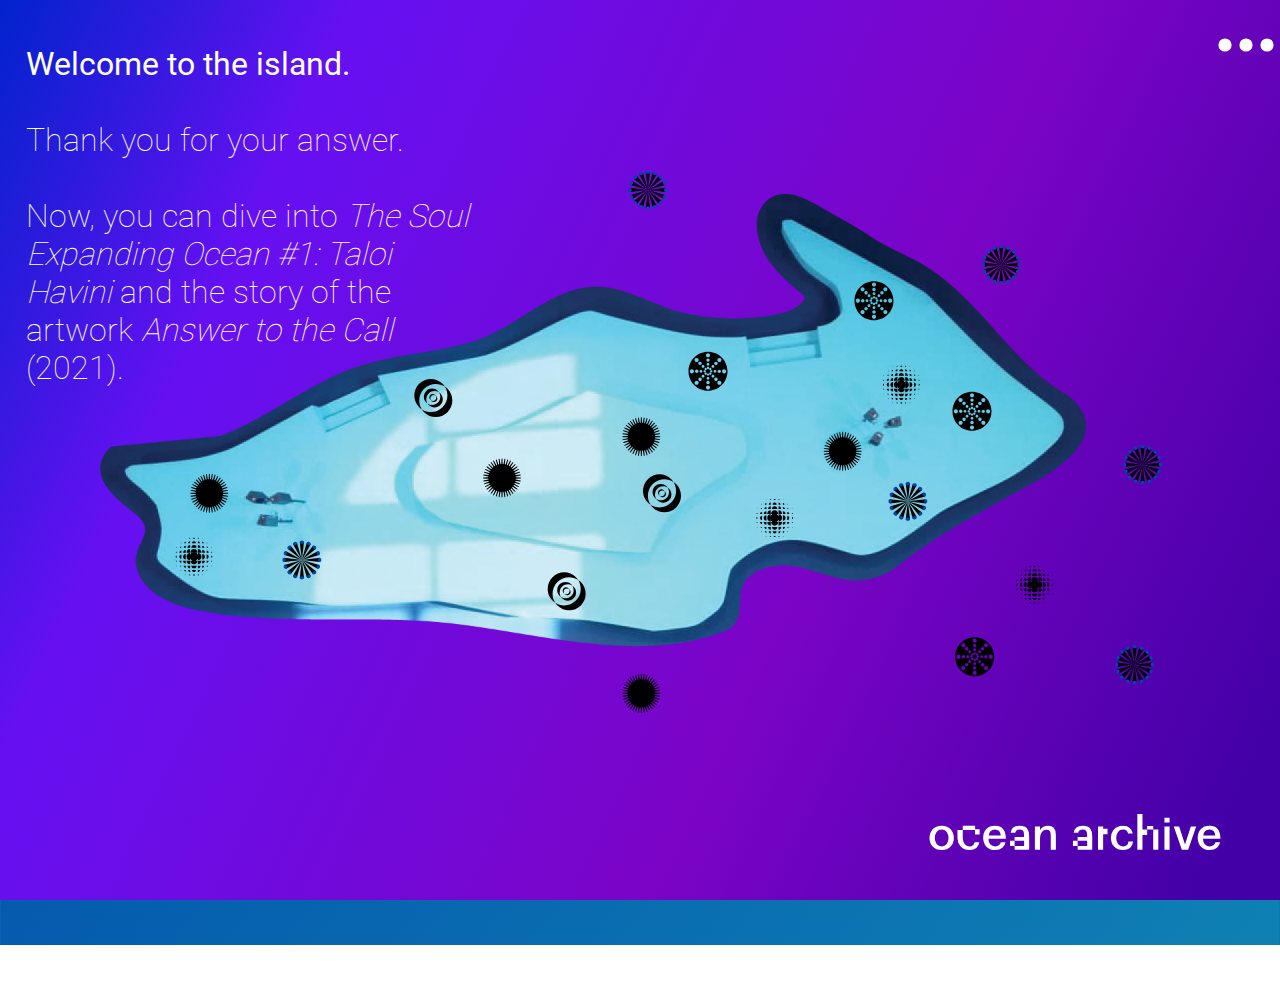
==== bg-further-steps.html @ b4954f9b "making presentation version" ====
<!DOCTYPE html>
<html>
  <head>
    <meta charset="utf-8" />
    <meta http-equiv="X-UA-Compatible" content="IE=edge" />
    <title>The Soul Expanding Ocean</title>
    <meta name="description" content="" />
    <meta name="viewport" content="width=device-width, initial-scale=1" />
    <link
      rel="stylesheet"
      type="text/css"
      href="bg-further-steps.css"
      media="screen"
    />
    <link
      rel="preload"
      as="font"
      type="font/woff2"
      href="fonts/roboto-v20-latin-ext-regular.woff2"
      crossorigin="crossorigin"
    />
    <link
      rel="preload"
      as="font"
      type="font/woff2"
      href="fonts/roboto-v20-latin-ext-900.woff2"
      crossorigin="crossorigin"
    />
    <style>
      @font-face {
        font-family: Roboto;
        font-style: normal;
        font-weight: 400;
        src: url(fonts/roboto-v20-latin-ext-regular.eot);
        src: local("Roboto"), local("Roboto-Regular"),
          url(fonts/roboto-v20-latin-ext-regular.eot?#iefix)
            format("embedded-opentype"),
          url(fonts/roboto-v20-latin-ext-regular.woff2) format("woff2"),
          url(fonts/roboto-v20-latin-ext-regular.woff) format("woff"),
          url(fonts/roboto-v20-latin-ext-regular.ttf) format("truetype"),
          url(fonts/roboto-v20-latin-ext-regular.svg#Roboto) format("svg");
      }
      @font-face {
        font-family: Roboto;
        font-style: normal;
        font-weight: 100;
        src: url(fonts/roboto-v20-latin-ext-100.eot);
        src: local("Roboto Thin"), local("Roboto-Thin"),
          url(fonts/roboto-v20-latin-ext-100.eot?#iefix)
            format("embedded-opentype"),
          url(fonts/roboto-v20-latin-ext-100.woff2) format("woff2"),
          url(fonts/roboto-v20-latin-ext-100.woff) format("woff"),
          url(fonts/roboto-v20-latin-ext-100.ttf) format("truetype"),
          url(fonts/roboto-v20-latin-ext-100.svg#Roboto) format("svg");
      }
      @font-face {
        font-family: Roboto;
        font-style: normal;
        font-weight: 300;
        src: url(fonts/roboto-v20-latin-ext-300.eot);
        src: local("Roboto Light"), local("Roboto-Light"),
          url(fonts/roboto-v20-latin-ext-300.eot?#iefix)
            format("embedded-opentype"),
          url(fonts/roboto-v20-latin-ext-300.woff2) format("woff2"),
          url(fonts/roboto-v20-latin-ext-300.woff) format("woff"),
          url(fonts/roboto-v20-latin-ext-300.ttf) format("truetype"),
          url(fonts/roboto-v20-latin-ext-300.svg#Roboto) format("svg");
      }
      @font-face {
        font-family: Roboto;
        font-style: normal;
        font-weight: 500;
        src: url(fonts/roboto-v20-latin-ext-500.eot);
        src: local("Roboto Medium"), local("Roboto-Medium"),
          url(fonts/roboto-v20-latin-ext-500.eot?#iefix)
            format("embedded-opentype"),
          url(fonts/roboto-v20-latin-ext-500.woff2) format("woff2"),
          url(fonts/roboto-v20-latin-ext-500.woff) format("woff"),
          url(fonts/roboto-v20-latin-ext-500.ttf) format("truetype"),
          url(fonts/roboto-v20-latin-ext-500.svg#Roboto) format("svg");
      }
      @font-face {
        font-family: Roboto;
        font-style: normal;
        font-weight: 700;
        src: url(fonts/roboto-v20-latin-ext-700.eot);
        src: local("Roboto Bold"), local("Roboto-Bold"),
          url(fonts/roboto-v20-latin-ext-700.eot?#iefix)
            format("embedded-opentype"),
          url(fonts/roboto-v20-latin-ext-700.woff2) format("woff2"),
          url(fonts/roboto-v20-latin-ext-700.woff) format("woff"),
          url(fonts/roboto-v20-latin-ext-700.ttf) format("truetype"),
          url(fonts/roboto-v20-latin-ext-700.svg#Roboto) format("svg");
      }
      @font-face {
        font-family: Roboto;
        font-style: normal;
        font-weight: 900;
        src: url(fonts/roboto-v20-latin-ext-900.eot);
        src: local("Roboto Black"), local("Roboto-Black"),
          url(fonts/roboto-v20-latin-ext-900.eot?#iefix)
            format("embedded-opentype"),
          url(fonts/roboto-v20-latin-ext-900.woff2) format("woff2"),
          url(fonts/roboto-v20-latin-ext-900.woff) format("woff"),
          url(fonts/roboto-v20-latin-ext-900.ttf) format("truetype"),
          url(fonts/roboto-v20-latin-ext-900.svg#Roboto) format("svg");
      }
      span {
	font-size:24pt;
  	font-weight: 200;}
      /* width */
      ::-webkit-scrollbar {
        width: 10px;
      }
      /* Track */
      ::-webkit-scrollbar-track {
        background-color: transparent;
      }
      /* Handle */
      ::-webkit-scrollbar-thumb {
        background: #7ff1ff;
      }
      circle {
        position: absolute;
        z-index: 668 !important;
        r: 10;
        stroke-width: 0;
        fill: #e37aac;
        transition: stroke 0s, r 0.5s;
      }
      circle:hover {
        r: 12;
        stroke-width: 5;
        stroke: #6610f2;
        cursor: pointer;
      }
      div.island > *,
      div.island-rev > *,
      #about > * {
        max-width: 100%;
        max-height: 100%;
        bottom: 0;
        left: 0;
        margin: auto;
        overflow: auto;
        position: absolute;
        right: 0;
        top: 0;
        -o-object-fit: contain;
        object-fit: contain;
        object-position: 50% 50%;
        z-index: 60;
      }
      div.island > * {
        z-index: 60;
      }
      div.island svg {
        z-index: 600 !important;
        position: absolute;
        width: 100%;
        height: 100%;
      }
      div.island-rev {
        z-index: 70;
      }
      div.island-rev > * {
        z-index: 72;
      }
      div.node {
        width: 50vw;
        height: 50vh;
        position: absolute;
        backdrop-filter: blur(500px) opacity(0.2);
        z-index: 80;
      }
      div.N1,
      div.S3 {
        bottom: 10vh;
        right: 7vh;
      }
      div.S6 {
        width: 34vw;
        height: 5vh;
        bottom: 92vh;
        right: 3vh;
      }
      div.S5 {
        width: 100vw;
        height: 100vh;
        top: 0vh;
        right: 0vh;
        background-color: #0c1f40;
      }
      div.S2 {
        bottom: 10vh;
        left: 10vh;
      }
      div.S5 div.video-rev {
        width: 100vw;
        height: 100vh;
        max-width: 100vw;
        max-height: 100vh;
        z-index: 12;
      }
      div.node div.text {
        width: 100%;
        height: 100%;
        margin: 15px;
        background-color: #f75a8d;
      }
      div.node div.video {
        width: 100%;
        height: 100%;
        background-color: #f75a8d;
        text-align: left;
      }
      div.node div.audio {
        width: 100%;
        height: 100%;
        text-align: left;
      }
      div.node div.video > iframe {
        width: calc(100% - 60px);
        height: 100%;
        background-color: transparent;
        min-width: calc(100% - 60px);
        min-height: 100%;
        overflow: hidden;
      }
      div.S5 div.video-rev > iframe {
        width: 100vw;
        height: 100vh;
        background-color: transparent;
        min-width: 100vw;
        min-height: 100vh;
        overflow: hidden;
      }
      div.node div.rtl {
        direction: rtl;
      }
      div.node div.text > div {
        width: 100%;
        height: 100%;
        margin: 10px;
        background-color: transparent;
        padding: 50px 50px 30px 20px;
        font-size: 30pt;
        font-weight: 200;
        text-align: justify;
        overflow-y: scroll;
      }
      div.node div.close {
        position: absolute;
        right: 40px;
        top: 40px;
        width: 40px;
        height: 40px;
        margin-top: -15px;
        margin-right: -45px;
        z-index: 800;
      }
      div.N3 div.close {
        margin-top: -20px;
        margin-right: -30px;
      }
      div.S6 div.close {
        margin-top: -22px;
        margin-right: -30px;
      }
      div.node div.close::before,
      div.node div.close::after {
        position: absolute;
        content: " ";
        left: 19px;
        height: 41px;
        width: 3px;
        background-color: #6610f2;
        z-index: 801;
      }
      div.close:hover {
        cursor: pointer;
      }
      div.node div.close:hover:before,
      div.node div.close:hover:after {
        position: absolute;
        content: " ";
        height: 40px;
        width: 3px;
        background-color: #fff;
      }
      div.node div.close:before {
        transform: rotate(45deg);
      }
      div.node div.close:after {
        transform: rotate(-45deg);
      }
      .expired {
        fill: #4300a7 !important;
      }
      .shapes {
        fill: black;
        z-index: 100000 !important;
        stroke: transparent;
        stroke-width: 0;
        transition: all 0.5s ease-in-out;
        position: absolute;
        width: 40px;
        height: 40px;
      }
      .shapes:hover {
        fill: green !important;
        cursor: pointer;
        stroke: red;
        stroke-width: 2;
      }
      .shapes:hover > * {
        fill: blue !important;
        cursor: pointer;
        stroke: red;
        stroke-width: 2;
      }
      .about_svg {
        fill: white;
      }
      .about_svg:hover .dots {
        fill: black;
        cursor: pointer;
      }
main.background-move-4 {
  z-index: 31;
  opacity: 1;
  animation: inc_op_070_1 2s linear;
}
main.background-move-4::after {
  content: "";
  background: rgb(1, 35, 205, 1);
  background: -moz-linear-gradient(
    115deg,
    rgba(1, 35, 205, 1) 0%,
    rgba(102, 16, 242, 1) 21%,
    rgba(123, 4, 198, 1) 63%,
    rgba(67, 0, 167, 1) 95%
  );
  background: -webkit-linear-gradient(
    115deg,
    rgba(1, 35, 205, 1) 0%,
    rgba(102, 16, 242, 1) 21%,
    rgba(123, 4, 198, 1) 63%,
    rgba(67, 0, 167, 1) 95%
  );
  background: linear-gradient(
    115deg,
    rgba(1, 35, 205, 1) 0%,
    rgba(102, 16, 242, 1) 21%,
    rgba(123, 4, 198, 1) 63%,
    rgba(67, 0, 167, 1) 95%
  );
  opacity: 1;
  left: 0;
  right: 0;
  top: 0;
  bottom: 0;
  width: 100vw;
  height: 100vh;
  position: absolute;
  z-index: 40;
  animation: inc_op_0_1 2s linear;
}
@keyframes inc_op_070_1 {
  0% {
    opacity: 0.7;
  }
  100% {
    opacity: 1;
  }
}
@keyframes inc_op_0_1 {
  0% {
    opacity: 0;
  }
  100% {
    opacity: 1;
  }
}
    </style>
  </head>
  <body>
    <main class="background-move-4">
      <div
        id="logo"
        style="position: absolute; bottom: -5vh; right: -5vh; z-index: 100000"
      >
        <svg
          style="width: 400px; filter: invert(100%); height: 200px"
          xmlns="http://www.w3.org/2000/svg"
          viewBox="0 0 1606 285"
        >
          <defs>
            <style>
              .cls-1 {
                fill-rule: evenodd;
              }
            </style>
          </defs>
          <title>OA_logo</title>
          <g id="Type-Black" transform="scale(0.75)">
            <path
              id="Combined-Shape"
              class="cls-1"
              d="M202.23,131.48v41.64h0q0,19.88,9.52,32.78t27,12.91q22.43,0,27.16-22.17h24.87q-2.83,19.06-15.95,30.55t-36.08,11.48q-30.69,0-47.85-19.19-16.49-18.43-17.14-44h0v-44h28.51v-23.1h66v18.51h24.15v28.85H267.85V131.48Z"
            />
            <path
              class="cls-1"
              d="M530.72,216.81,530.44,188H479.67v-19.7h50.58v-4.33q0-6.88-.27-11a52.26,52.26,0,0,0-1.62-9.4,21.21,21.21,0,0,0-3.72-8.17,18.65,18.65,0,0,0-7.09-5,27.9,27.9,0,0,0-11.36-2.1q-19.32,0-23.52,17.71H458.89q4.19-37.71,48.65-37.58,28.51,0,39.33,14.53t10.82,40.21v73.39h-78v-19.7Zm-75.58,0V188h24.53v28.85Z"
            />
            <path
              class="cls-1"
              d="M867.82,168.26v-4.33q0-6.88-.27-11a52.26,52.26,0,0,0-1.62-9.4,21.21,21.21,0,0,0-3.72-8.17,18.65,18.65,0,0,0-7.09-5,27.9,27.9,0,0,0-11.36-2.1q-19.32,0-23.51,17.71H796.46q4.18-37.71,48.65-37.58,28.53,0,39.33,14.53t10.82,40.21v73.39h-78v-19.7h51L868,188H817.24v-19.7Zm-75.74,48.55V188h25.16v28.85Z"
            />
            <path
              class="cls-1"
              d="M953.59,124.38h23.62v28.85H953.59v83.28H926.16V111.9h27.43Z"
            />
            <path
              class="cls-1"
              d="M1164.2,129.07h25v-19.6h32.69v19.6h27.15V236.51H1221.7V129.07h-32.46v28.84h-25v78.6h-27.44V46h27.44Z"
            />
            <path
              id="Fill-9"
              class="cls-1"
              d="M41.16,219.62Q24,200.56,24,173.66t17.16-46.08q17.18-19.2,48.12-19.2t48.11,19.2q17.18,19.19,17.17,46.08t-17.17,46q-17.16,19-48.11,19T41.16,219.62ZM62,141.23Q52.52,154.07,52.52,174t9.53,32.37q9.53,12.44,27.23,12.44t27.23-12.44Q126.05,193.94,126,174t-9.53-32.84q-9.53-12.9-27.23-12.91T62,141.23Z"
            />
            <path
              id="Fill-12"
              class="cls-1"
              d="M311.2,172.58q0-26.9,16.15-45.54t47.51-18.66q57.57,0,58.11,69.74H339.72q.27,18.52,9.39,29.6t26.56,11.09q11.9,0,19.93-5.55t10.21-16.08h25.41q-2.7,16.89-16.83,29.19t-39,12.3q-31.23,0-47.71-19.32T311.2,172.58Zm29.6-12.16h64.47q-1.89-32.17-30.95-32.17Q345.52,128.25,340.8,160.42Z"
            />
            <path
              id="Fill-18"
              class="cls-1"
              d="M588.29,236.51V111.9h27.44v18.92q15.81-22.44,42.84-22.44,42,0,42,48.93v79.2H673.3V161.77q0-16.08-4.46-23.92T651.14,130q-17.43,0-26.42,12.7t-9,33.52v60.28Z"
            />
            <path
              id="Fill-22"
              class="cls-1"
              d="M1060.14,108.38q23,0,36.09,11.49t16,30.55h-24.87q-4.72-22.17-27.17-22.17-17.43,0-27,12.91t-9.53,32.77q0,19.6,9.53,32.24T1061,218.81q24.87,0,28-26.36h24.87q-1.89,19.61-14.33,32.91T1061,238.67q-31.48,0-48.65-19t-17.17-46q0-26.9,17.17-46.08T1060.14,108.38Z"
            />
            <path
              id="Fill-23"
              class="cls-1"
              d="M1281.86,236.51V112.24h27.44V236.51Zm0-145V66.13h27.44V91.49Z"
            />
            <polygon
              id="Fill-24"
              class="cls-1"
              points="1331.73 112.24 1360.52 112.24 1391.87 209.07 1423.02 112.24 1451.81 112.24 1408.77 237.32 1374.98 237.32 1331.73 112.24"
            />
            <path
              id="Fill-25"
              class="cls-1"
              d="M1459.71,172.58q0-26.9,16.15-45.54t47.51-18.66q57.57,0,58.12,69.74h-93.26q.27,18.52,9.39,29.6t26.56,11.09q11.89,0,19.94-5.55t10.2-16.08h25.41q-2.7,16.89-16.83,29.19t-39,12.3q-31.22,0-47.71-19.32T1459.71,172.58Zm29.6-12.16h64.47q-1.89-32.17-31-32.17Q1494,128.25,1489.31,160.42Z"
            />
          </g>
        </svg>
      </div>
      <div id="about" style="z-index: 1000 !important">
        <svg
          xmlns="http://www.w3.org/2000/svg"
          xmlns:xlink="http://www.w3.org/1999/xlink"
          aria-hidden="true"
          focusable="true"
          style="
            -ms-transform: rotate(360deg);
            -webkit-transform: rotate(360deg);
            transform: rotate(360deg);
            bottom: 90vh;
            left: 95vw;
            height: 60px;
            z-index: 10000;
          "
          class="about_svg"
          viewBox="0 0 60 20"
          preserveAspectRatio="xMidYMid meet"
          fill="currentColor"
        >
          <g transform="scale(1)" stroke="none" class="dots">
            <path
              d="M10.001 7.8a2.2 2.2 0 1 0 0 4.402A2.2 2.2 0 0 0 10 7.8zm-7 0a2.2 2.2 0 1 0 0 4.402A2.2 2.2 0 0 0 3 7.8zm14 0a2.2 2.2 0 1 0 0 4.402A2.2 2.2 0 0 0 17 7.8z"
            />
          </g>
        </svg>
      </div>
      <div class="S1 node hidden">
        <div class="close"></div>
        <div class="text">
          <div>
            Lorem ipsum dolor sit amet, consectetur adipiscing elit. Maecenas
            tincidunt nunc vitae velit semper efficitur. Nulla facilisis neque
            venenatis mollis faucibus. Pellentesque habitant morbi tristique
            senectus et netus et malesuada fames ac turpis egestas. Morbi non
            tellus non massa semper dapibus in eu neque. Quisque ullamcorper
            dictum nibh, auctor viverra ex varius eget. Nulla facilisi. Praesent
            vel sapien risus. Duis vitae fermentum enim. Quisque sed est
            euismod, scelerisque nunc non, egestas turpis. Integer quis nibh
            faucibus, posuere arcu et, congue justo. Sed nec porttitor tortor.
            Nulla fermentum erat sed leo ullamcorper, et pellentesque urna
            laoreet. Proin congue ut tortor non posuere. Quisque interdum sem
            lacus, eget imperdiet risus bibendum vitae. Duis luctus nulla sed
            turpis ultrices accumsan. Fusce volutpat gravida leo nec elementum.
            Mauris laoreet velit in sapien gravida, a tempus urna pharetra.
            Curabitur fringilla placerat eros, ut sodales turpis. In eget sapien
            felis. Aliquam in tincidunt nisi. Quisque vestibulum, quam id mollis
            fringilla, enim libero euismod nisi, quis ornare lorem lorem eget
            odio. Etiam eget commodo odio. In placerat ligula nibh, a laoreet
            velit gravida a. Nunc aliquet justo euismod malesuada convallis.
            Donec feugiat scelerisque neque, quis semper quam hendrerit sit
            amet. Aenean id convallis nisi. Class aptent taciti sociosqu ad
            litora torquent per conubia nostra, per inceptos himenaeos. Etiam
            dictum erat eget ipsum semper, non vehicula arcu suscipit. Mauris
            placerat sodales nulla quis aliquam. Pellentesque vestibulum
            pellentesque massa non tincidunt. Class aptent taciti sociosqu ad
            litora torquent per conubia nostra, per inceptos himenaeos. Donec
            lectus arcu, vestibulum ut turpis id, porttitor egestas nunc.
            Quisque quis lectus volutpat, molestie sem a, lobortis elit.
            Suspendisse vulputate metus dolor, eu dictum ipsum sollicitudin et.
            Pellentesque feugiat nulla euismod, eleifend mauris vehicula,
            fermentum lacus. Nam finibus condimentum mauris ac feugiat. Etiam
            sed nunc tempus, efficitur orci id, accumsan purus. Nam id odio a
            nulla auctor posuere. Maecenas venenatis magna in massa ornare, eu
            mollis mi fermentum. Quisque vitae odio non felis tempor commodo.
            Vivamus pretium, ante sed laoreet consequat, lacus lectus varius
            lectus, eget luctus leo massa at massa. Maecenas luctus et leo vitae
            vulputate. Sed in turpis fringilla orci vulputate hendrerit. Etiam
            eu magna cursus tortor luctus pulvinar. Curabitur in sapien ac neque
            condimentum sagittis vitae quis nisl. Curabitur molestie magna
            tincidunt nisi aliquam pharetra a ut dolor. Pellentesque quis felis
            id tellus tempus tincidunt. Vivamus in mauris vel massa varius
            feugiat. Aenean dictum tellus in sodales dignissim. Duis egestas
            velit fringilla turpis suscipit, eu porta nisl sodales. Ut eu
            porttitor erat.
          </div>
        </div>
      </div>
      <div class="S2 node hidden">
        <div class="close"></div>
        <div class="text rtl">
          <div>
            Lorem ipsum dolor sit amet, consectetur adipiscing elit. Maecenas
            tincidunt nunc vitae velit semper efficitur. Nulla facilisis neque
            venenatis mollis faucibus. Pellentesque habitant morbi tristique
            senectus et netus et malesuada fames ac turpis egestas. Morbi non
            tellus non massa semper dapibus in eu neque. Quisque ullamcorper
            dictum nibh, auctor viverra ex varius eget. Nulla facilisi. Praesent
            vel sapien risus. Duis vitae fermentum enim. Quisque sed est
            euismod, scelerisque nunc non, egestas turpis. Integer quis nibh
            faucibus, posuere arcu et, congue justo. Sed nec porttitor tortor.
            Nulla fermentum erat sed leo ullamcorper, et pellentesque urna
            laoreet. Proin congue ut tortor non posuere. Quisque interdum sem
            lacus, eget imperdiet risus bibendum vitae. Duis luctus nulla sed
            turpis ultrices accumsan. Fusce volutpat gravida leo nec elementum.
            Mauris laoreet velit in sapien gravida, a tempus urna pharetra.
            Curabitur fringilla placerat eros, ut sodales turpis. In eget sapien
            felis. Aliquam in tincidunt nisi. Quisque vestibulum, quam id mollis
            fringilla, enim libero euismod nisi, quis ornare lorem lorem eget
            odio. Etiam eget commodo odio. In placerat ligula nibh, a laoreet
            velit gravida a. Nunc aliquet justo euismod malesuada convallis.
            Donec feugiat scelerisque neque, quis semper quam hendrerit sit
            amet. Aenean id convallis nisi. Class aptent taciti sociosqu ad
            litora torquent per conubia nostra, per inceptos himenaeos. Etiam
            dictum erat eget ipsum semper, non vehicula arcu suscipit. Mauris
            placerat sodales nulla quis aliquam. Pellentesque vestibulum
            pellentesque massa non tincidunt. Class aptent taciti sociosqu ad
            litora torquent per conubia nostra, per inceptos himenaeos. Donec
            lectus arcu, vestibulum ut turpis id, porttitor egestas nunc.
            Quisque quis lectus volutpat, molestie sem a, lobortis elit.
            Suspendisse vulputate metus dolor, eu dictum ipsum sollicitudin et.
            Pellentesque feugiat nulla euismod, eleifend mauris vehicula,
            fermentum lacus. Nam finibus condimentum mauris ac feugiat. Etiam
            sed nunc tempus, efficitur orci id, accumsan purus. Nam id odio a
            nulla auctor posuere. Maecenas venenatis magna in massa ornare, eu
            mollis mi fermentum. Quisque vitae odio non felis tempor commodo.
            Vivamus pretium, ante sed laoreet consequat, lacus lectus varius
            lectus, eget luctus leo massa at massa. Maecenas luctus et leo vitae
            vulputate. Sed in turpis fringilla orci vulputate hendrerit. Etiam
            eu magna cursus tortor luctus pulvinar. Curabitur in sapien ac neque
            condimentum sagittis vitae quis nisl. Curabitur molestie magna
            tincidunt nisi aliquam pharetra a ut dolor. Pellentesque quis felis
            id tellus tempus tincidunt. Vivamus in mauris vel massa varius
            feugiat. Aenean dictum tellus in sodales dignissim. Duis egestas
            velit fringilla turpis suscipit, eu porta nisl sodales. Ut eu
            porttitor erat.
          </div>
        </div>
      </div>
      <div class="S3 node hidden" style="width:56vw!important;">
        <div class="close"></div>
        <div class="video">
          <iframe
            id="N3_video"
            src="https://ocean-archive.org/embed/1626"
            frameborder="0"
            scrolling="no"
            title="Hyena lullaby"
          ></iframe>
        </div>
      </div>
      <div class="S6 node hidden">
        <div class="close"></div>
        <div class="audio">
          <div
              class="file row"
              style="
                display: flex;
                flex-wrap: wrap;
                margin-right: -15px;
                margin-left: -15px;
                flex: 1 0;
                overflow: hidden;
              "
            >
              <div style="width: 100% !important">
                <div style="cursor: pointer; position: relative; z-index: 0">
                  <div
                    style="
                      width: 100%;
                      padding-right: 15px;
                      padding-left: 15px;
                      margin-right: auto;
                      margin-left: auto;
                    "
                  >
                    <div
                      style="
                        display: flex;
                        flex-wrap: wrap;
                        margin-right: -15px;
                        margin-left: -15px;
                        position: absolute;
                        z-index: 4;
                        width: 100%;
                        height: 100%;
                        top: 50%;
                        transform: translateY(-50%);
                        color: #000;
                        align-items: center;
                      "
                    >
                      <div
                        style="
                          -webkit-filter: blur(6px);
                          filter: blur(6px);
                          z-index: -1;
                          position: absolute;
                          left: 0;
                          top: 0;
                          height: 100%;
                          width: 100%;
                          background: linear-gradient(
                            90deg,
                            #fff 20%,
                            hsla(0, 0%, 100%, 0)
                          );
                          width: 100%;
                          background-image: url('./img/wave.png');
                          background-repeat: no-repeat;
                        "
                      ></div>
                      <div
                        style="line-height: 0; padding: 0 15px; margin-top: 5px"
                      >
                        <svg
                          style="vertical-align: middle; overflow: hidden"
                          stroke="#6f00ff"
                          fill="#6f00ff"
                          stroke-width="0"
                          viewBox="0 0 448 512"
                          height="1em"
                          width="1em"
                          xmlns="http://www.w3.org/2000/svg"
                        >
                          <path
                            d="M424.4 214.7L72.4 6.6C43.8-10.3 0 6.1 0 47.9V464c0 37.5 40.7 60.1 72.4 41.3l352-208c31.4-18.5 31.5-64.1 0-82.6z"
                          ></path>
                        </svg>
                      </div>
                      <div class="info col-6 col-md-4">
                        <div class="title"></div>
                      </div>
                    </div>
                    <div
                      id="wavepreview_1287_slider"
                      style="
                        font-size: 1rem;
                        font-weight: 400;
                        line-height: 1.5;
                        color: #212529;
                        text-align: left;
                      "
                    >
                      <wave
                        style="
                          display: block;
                          position: relative;
                          user-select: none;
                          height: 80px;
                          overflow: hidden;
                        "
                        ><wave
                          style="
                            position: absolute;
                            z-index: 3;
                            left: 0px;
                            top: 0px;
                            bottom: 0px;
                            overflow: hidden;
                            width: 0px;
                            display: block;
                            box-sizing: border-box;
                            border-right: 0px solid rgb(74, 116, 165);
                            pointer-events: none;
                          "
                          ><canvas
                            width="1873"
                            height="80"
                            style="
                              position: absolute;
                              left: 0px;
                              top: 0px;
                              bottom: 0px;
                              height: 100%;
                              width: 1873px;
                            "
                          ></canvas></wave
                        ><canvas
                          width="1873"
                          height="80"
                          style="
                            position: absolute;
                            z-index: 2;
                            left: 0px;
                            top: 0px;
                            bottom: 0px;
                            height: 100%;
                            pointer-events: none;
                            width: 1873px;
                          "
                        ></canvas></wave
                      ><audio
                        preload="false"
                        src="https://audio.ocean-archive.org/private/eu-central-1:12102e0b-bb96-42f0-9d3c-1df78ee120b2/418b7876-0b02-4d53-b0c4-38683f95c14b/6e46a790-b47c-11ea-ab3f-b3e2d9e4ba0f-Sonic Warfare _ Collateral Damage.m4a"
                        style="width: 100%"
                      ></audio>
                    </div>
                  </div>
                </div>
              </div>
            </div>
        </div>
      </div>
      <div class="S5 node hidden">
        <div class="video-rev">
          <iframe
            id="S5_video"
            src="https://ocean-archive.org/embed/1626"
            frameborder="0"
            scrolling="no"
            title="Hyena lullaby"
          ></iframe>
          <div class="close" style="margin-right: -20px"></div>
        </div>
        <div class="island-rev hidden">
          <svg
            viewBox="0 0 1920 1080"
            preserveAspectRatio="xMidYMid slice"
            height="100%"
            width="100%"
          >
            <g
              transform="translate(0,1080) scale(0.1,-0.1)"
              fill="#000000"
              stroke="none"
            >
              <path
                d="M0 5400 l0 -5400 9600 0 9600 0 0 5400 0 5400 -9600 0 -9600 0 0
          -5400z m12819 3671 c66 -22 158 -69 320 -163 124 -72 318 -180 431 -241 112
          -60 265 -147 340 -194 230 -146 317 -195 570 -320 469 -233 678 -381 1036
          -738 141 -141 222 -228 618 -670 160 -179 210 -231 362 -376 146 -140 305
          -265 559 -438 170 -116 231 -170 286 -255 49 -75 77 -149 90 -242 23 -168 -67
          -362 -247 -534 -159 -150 -310 -262 -519 -380 -60 -34 -150 -86 -200 -115 -49
          -29 -232 -130 -405 -225 -732 -402 -1108 -636 -1557 -970 -201 -150 -310 -213
          -438 -253 -126 -39 -219 -51 -368 -44 -157 7 -253 28 -557 122 -270 83 -368
          105 -500 112 -131 7 -258 -9 -373 -48 -107 -35 -161 -66 -230 -129 -104 -95
          -146 -200 -147 -360 -1 -207 -32 -327 -108 -411 -60 -67 -100 -88 -292 -153
          -431 -145 -927 -208 -1465 -186 -354 15 -635 40 -945 86 -58 8 -116 17 -130
          19 -82 11 -716 112 -885 140 -353 58 -626 97 -820 116 -55 5 -107 12 -115 14
          -14 4 -433 29 -475 28 -11 -1 -69 3 -130 8 -60 4 -556 11 -1102 14 -545 3
          -998 7 -1005 9 -7 3 -110 10 -228 16 -343 18 -738 65 -1015 121 -202 42 -461
          135 -596 216 -227 135 -389 373 -389 572 0 72 32 183 86 301 57 126 70 187 54
          257 -17 76 -64 130 -246 280 -266 219 -399 375 -443 519 -48 154 -5 318 113
          433 l45 44 163 18 c90 10 267 27 393 38 127 12 289 28 360 36 72 8 189 19 260
          25 72 6 166 14 210 20 44 5 132 14 195 20 144 13 224 35 370 100 222 99 452
          222 845 455 887 525 1201 640 2150 791 350 55 711 139 928 214 176 60 453 203
          683 352 168 109 458 277 577 333 139 66 329 130 450 151 68 12 131 15 242 11
          129 -4 169 -9 286 -39 74 -20 199 -61 277 -92 733 -291 880 -330 1382 -367
          333 -24 820 21 1050 97 145 48 279 143 296 209 9 38 -19 72 -133 164 -264 211
          -466 458 -552 673 -85 210 -96 435 -31 576 31 67 128 177 188 214 109 67 265
          74 431 19z"
              />
            </g>
          </svg>
        </div>
      </div>
      <div class="island">
        <img
          id="island"
          alt=""
          src="img/VIZ_1920-1080.png"
          width="1920"
          height="1080"
        />
      </div>
      <div class="island">
        <div style="width: 35vw;
    position: relative;
    text-align: left;
    right: unset;
    top: 5vh;
    object-fit: unset;
    object-position: unset;
    margin: unset;
    overflow: unset;
    left: unset;
    margin-left: 2vw;">
          <span><strong>Welcome to the island.</strong><br /><br /> Thank you for your answer.<br /><br />
            Now, you can dive into <i>The Soul Expanding Ocean #1: Taloi Havini</i>
            and the story of the artwork <i>Answer to the Call</i> (2021). </span>
          </span>
        </div>
        <div style="width: 40vw;
    position: relative;
    text-align: left;
    right: unset;
    top: 63vh;
    object-fit: unset;
    object-position: unset;
    margin: unset;
    overflow: unset;
    left: unset;margin-left: 2vw;">
          <span>Tap on any of the 22 marked points to see more.  </span>
        </div>
        <svg
          viewBox="0 0 1920 1080"
          preserveAspectRatio="xMidYMid meet"
          fill="currentColor"
          style="position: absolute; z-index: 65 !important"
        >
          <use
            xlink:href="./img/shapes-adjust.svg#shape_1"
            id="S1"
            style="x: 423; y: 675"
            class="shapes"
            onclick="tryTwo(this.id)"
          ></use>
          <use
            xlink:href="./img/shapes-adjust.svg#shape_3"
            id="S2"
            style="x: 284; y: 575"
            class="shapes"
            onclick="tryOne(this.id)"
          ></use>
          <use
            xlink:href="./img/shapes-adjust.svg#shape_3"
            id="S3"
            style="x: 932; y: 875"
            class="shapes"
            onclick="tryOne(this.id)"
          ></use>
          <use
            xlink:href="./img/shapes-adjust.svg#shape_3"
            id="S4"
            style="x: 1234; y: 512"
            class="shapes"
            onclick="tryOne(this.id)"
          ></use>
          <use
            xlink:href="./img/shapes-adjust.svg#shape_1"
            id="S5"
            style="x: 1672; y: 832"
            class="shapes"
            onclick="tryOne(this.id)"
          ></use>
          <use
            xlink:href="./img/shapes-adjust.svg#shape_6"
            id="S6"
            style="x: 620; y: 432"
            class="shapes"
            onclick="tryOne(this.id)"
          ></use>
          <use
            xlink:href="./img/shapes-adjust.svg#shape_1"
            id="S7"
            style="x: 1332; y: 587"
            class="shapes"
            onclick="tryOne(this.id)"
          ></use>
          <use
            xlink:href="./img/shapes-adjust.svg#shape_8"
            id="S8"
            style="x: 1281; y: 286"
            class="shapes"
            onclick="tryOne(this.id)"
          ></use>
          <use
            xlink:href="./img/shapes-adjust.svg#shape_8"
            id="S9"
            style="x: 1032; y: 392"
            class="shapes"
            onclick="tryOne(this.id)"
          ></use>
          <use
            xlink:href="./img/shapes-adjust.svg#shape_10"
            id="S10"
            style="x: 261; y: 670"
            class="shapes"
            onclick="tryOne(this.id)"
          ></use>
          <use
            xlink:href="./img/shapes-adjust.svg#shape_10"
            id="S11"
            style="x: 1322; y: 412"
            class="shapes"
            onclick="tryOne(this.id)"
          ></use>
          <use
            xlink:href="./img/shapes-adjust.svg#shape_6"
            id="S12"
            style="x: 963; y: 575"
            class="shapes"
            onclick="tryTwo(this.id)"
          ></use>
          <use
            xlink:href="./img/shapes-adjust.svg#shape_1"
            id="S13"
            style="x: 1684; y: 532"
            class="shapes"
            onclick="tryOne(this.id)"
          ></use>
          <use
            xlink:href="./img/shapes-adjust.svg#shape_3"
            id="S14"
            style="x: 932; y: 490"
            class="shapes"
            onclick="tryOne(this.id)"
          ></use>
          <use
            xlink:href="./img/shapes-adjust.svg#shape_3"
            id="S15"
            style="x: 723; y: 552"
            class="shapes"
            onclick="tryOne(this.id)"
          ></use>
          <use
            xlink:href="./img/shapes-adjust.svg#shape_1"
            id="S16"
            style="x: 1472; y: 232"
            class="shapes"
            onclick="tryOne(this.id)"
          ></use>
          <use
            xlink:href="./img/shapes-adjust.svg#shape_6"
            id="S17"
            style="x: 820; y: 722"
            class="shapes"
            onclick="tryOne(this.id)"
          ></use>
          <use
            xlink:href="./img/shapes-adjust.svg#shape_1"
            id="S18"
            style="x: 942; y: 120"
            class="shapes"
            onclick="tryOne(this.id)"
          ></use>
          <use
            xlink:href="./img/shapes-adjust.svg#shape_8"
            id="S19"
            style="x: 1432; y: 820"
            class="shapes"
            onclick="tryOne(this.id)"
          ></use>
          <use
            xlink:href="./img/shapes-adjust.svg#shape_8"
            id="S20"
            style="x: 1428; y: 452"
            class="shapes"
            onclick="tryOne(this.id)"
          ></use>
          <use
            xlink:href="./img/shapes-adjust.svg#shape_10"
            id="S21"
            style="x: 1132; y: 612"
            class="shapes"
            onclick="tryOne(this.id)"
          ></use>
          <use
            xlink:href="./img/shapes-adjust.svg#shape_10"
            id="S22"
            style="x: 1522; y: 712"
            class="shapes"
            onclick="tryOne(this.id)"
          ></use>
          <!-- <circle
            id="N1"
            cx="453"
            cy="582"
            onclick="tryOne(this.id)"
            class="hidden"
          />
          <circle
            id="N2"
            cx="623"
            cy="732"
            onclick="tryOne(this.id)"
            class="hidden"
          />
          <circle
            id="N3"
            cx="834"
            cy="612"
            onclick="tryOne(this.id)"
            class="hidden"
          />
          <circle
            id="N5"
            cx="1124"
            cy="242"
            onclick="tryTwo(this.id)"
            class="hidden"
          /> -->
        </svg>
      </div>
    </main>
    <script type="text/javascript">
      ("use strict");
      const [nodes, image, islands] = [
        [
          { id: "S1", moveX: "-50%", moveY: "-50%", content: "text" },
          { id: "S2", moveX: "50%", moveY: "-50%", content: "text" },
          { id: "S3", moveX: "-50%", moveY: "-50%", content: "video" },
          { id: "S4", moveX: "0%", moveY: "0%", content: "audio" },
          { id: "S5", moveX: "0%", moveY: "0%", content: "video" },
          { id: "S6", moveX: "0%", moveY: "0%", content: "audio" },
          { id: "S7", moveX: "50%", moveY: "-50%", content: "text" },
          { id: "S8", moveX: "-50%", moveY: "-50%", content: "video" },
          { id: "S9", moveX: "0%", moveY: "0%", content: "audio" },
          { id: "S10", moveX: "0%", moveY: "0%", content: "video" },
          { id: "S11", moveX: "-50%", moveY: "-50%", content: "text" },
          { id: "S12", moveX: "50%", moveY: "-50%", content: "text" },
          { id: "S13", moveX: "-50%", moveY: "-50%", content: "video" },
          { id: "S14", moveX: "0%", moveY: "0%", content: "audio" },
          { id: "S15", moveX: "0%", moveY: "0%", content: "video" },
          { id: "S16", moveX: "-50%", moveY: "-50%", content: "text" },
          { id: "S17", moveX: "50%", moveY: "-50%", content: "text" },
          { id: "S18", moveX: "-50%", moveY: "-50%", content: "video" },
          { id: "S19", moveX: "0%", moveY: "0%", content: "audio" },
          { id: "S20", moveX: "0%", moveY: "0%", content: "video" },
          { id: "S21", moveX: "0%", moveY: "0%", content: "audio" },
          { id: "S22", moveX: "0%", moveY: "0%", content: "video" },
        ],
        document.getElementById("island"),
        [].slice.call(document.querySelectorAll(".island,#island,svg")),
      ];
      image.onload = function () {
        nodes.map((n) => {
          document.getElementById(n.id).classList.remove("hidden");
        });
      };
      function moveIt(id, where, moveX, moveY, content) {
        if (where === "out") {
          document.querySelector("." + id).classList.remove("hidden");
          document.getElementById(id).classList.remove("expired");
          document.getElementById(id).classList.add("expired");
        } else {
          document.querySelector("." + id).classList.remove("hidden");
          document.querySelector("." + id).classList.add("hidden");
        }
        islands.map((i) => {
          i.style.transition = "all 0.5s ease";
          i.style.left = moveX;
          i.style.top = moveY;
        });
        if ((content === "video") & (where === "back")) {
          //const frame = document.getElementById(id + "_video");
          //frame.contentWindow.postMessage('{"event":"command","func":"pauseVideo","args":""}', '*');
        }
      }
      function tryOne(id) {
        const node = nodes.find((n) => n.id === id);
        const el = document.getElementById(id);
        document
          .querySelector("div." + el.id + " div.close")
          .addEventListener("click", function () {
            moveIt(el.id, "back", "0%", "0%", node.content);
          });
        moveIt(el.id, "out", node.moveX, node.moveY, node.content);
      }
      function tryTwo(id) {
        console.log("here");
        //document.querySelector(".island").classList.add("hidden");
        document.querySelector(".island-rev").classList.remove("hidden");
        const node = nodes.find((n) => n.id === id);
        const el = document.getElementById(id);
        document
          .querySelector("div." + el.id + " div.close")
          .addEventListener("click", function () {
            moveIt(el.id, "back", "0%", "0%", node.content);
          });
        moveIt(el.id, "out", node.moveX, node.moveY, node.content);
      }
    </script>
  </body>
</html>
---- bg-further-steps.css ----
*,
*::before,
*::after {
  box-sizing: border-box;
}

* {
  margin: 0;
  padding: 0;
  font-family: Roboto, sans-serif;
}

html,
body {
  overflow: hidden;
  width: 100vw;
  height: 100vh;
  margin: 0;
  padding: 0;
  min-width: 100%;
  min-height: 100vh;
  text-align: center;
  color: #fff;
}
body {
  background: rgb(0, 71, 171);
  background: -moz-linear-gradient(
    90deg,
    rgba(0, 71, 171, 1) 1%,
    rgba(23, 162, 184, 1) 31%,
    rgba(127, 241, 255, 1) 62%,
    rgba(102, 16, 242, 1) 97%
  );
  background: -webkit-linear-gradient(
    90deg,
    rgba(0, 71, 171, 1) 1%,
    rgba(23, 162, 184, 1) 31%,
    rgba(127, 241, 255, 1) 62%,
    rgba(102, 16, 242, 1) 97%
  );
  background: linear-gradient(
    130deg,
    rgba(0, 71, 171, 1) 1%,
    rgba(23, 162, 184, 1) 31%,
    rgba(127, 241, 255, 1) 62%,
    rgba(102, 16, 242, 1) 97%
  );
  filter: progid:DXImageTransform.Microsoft.gradient(startColorstr="#0047ab",endColorstr="#6610f2",GradientType=1);
  background-size: 100% 1200%;
  background-position: 0% 0%;
}
main {
  width: 100%;
  max-width: 100%;
  height: 100%;
  display: block;
}
main:after {
  content: "";
  display: table;
}
#hero img {
  -webkit-box-sizing: content-box;
  -moz-box-sizing: content-box;
  box-sizing: content-box;
  width: auto;
  height: auto;
  min-width: 100%;
  min-height: 100%;
  position: absolute;
  top: 100%;
  left: 0;
  transform: translate(0, -100%);
  object-fit: cover;
  font-family: "object-fit: cover;";
  border: 0 !important;
  max-width: 100%;
  display: block;
  object-position: 50% 0%;
  font-family: "object-fit: cover; object-position: 10 0%;";
}
canvas {
  display: block;
}

#intro > div:nth-child(1) {
  width: 75vw;
  display: block;
  top: 25vh;
  left: 10vw;
  position: absolute;
  z-index: 1;
}
#intro span,
#participation span {
  padding: 20px;
  font-size: 30pt;
  font-weight: 200;
}
button:nth-child(2) {
  margin-left: 20px;
}
#message-intro-1 {
  width: 80vw;
  display: block;
  margin: 0vh 0vw 10vh 0vw;
}
div.feedback {
  display: block;
}

#feedback-intro-1.start {
  visibility: hidden;
  animation: show_feedback_intro_1 2s 2s normal forwards ease-out;
}

.hidden,
.hidden > * {
  visibility: hidden;
  opacity: 0;
  max-height: 0%;
}
div.above {
  background-color: red;
  position: absolute;
  z-index: 2;
}
button {
  color: #fff;
  background: transparent;
  border: 2px solid rgb(196, 181, 222);
  border-radius: 4px;
  cursor: pointer;
  font-size: 18pt;
  font-weight: 400;
  padding: 15px 25px;
  margin: 50px 0px;
  box-shadow: 20px 10px 50px rgb(196, 181, 222, 1);
  transition: box-shadow 0.75s ease-in-out, color 1s, font-size 1s;
}
button:enabled:hover {
  box-shadow: 10px 10px 50px 30px rgba(196, 181, 222, 0.6);
  font-size: 18.2pt;
}
button:disabled:hover {
  cursor: not-allowed;
}
#feedback-intro-1,
#feedback-intro-1-cover {
  position: absolute;
  bottom: 15vh;
  right: 15vw;
  width: 550px;
  height: 65px;
  text-align: center;
  display: block;
}
.background-move-1 {
  -webkit-animation: background_move_1 2s normal forwards ease-in-out;
  animation: background_move_1 2s normal forwards ease-in-out;
}
#feedback-intro-1 {
  opacity: 0;
  z-index: 1;
}
#feedback-intro-1-cover {
  background-color: transparent;
  z-index: 2;
}

.feedback-intro-1-move {
  transform: translate3d(calc(-75vw - 100px), calc(-75vh - 100px), 0px);
  -webkit-animation: feedback_intro_1_move 2s;
  animation: feedback_intro_1_move 2s;
}
@keyframes background_move_1 {
  0% {
    background-size: 100% 1200%;
  }
  15% {
    background-size: 100% 1150%;
  }
  25% {
    background-size: 100% 1000%;
  }
  100% {
    background-size: 100% 600%;
  }
}
@keyframes show_feedback_intro_1 {
  0% {
    visibility: visible;
    opacity: 0;
  }
  10% {
    visibility: visible;
    opacity: 0.05;
  }
  100% {
    visibility: visible;
    opacity: 1;
  }
}
@keyframes feedback_intro_1_move {
  0% {
    transform: translate3d(0px, 0px, 0px);
  }
  15% {
    opacity: 1;
    transform: translate3d(calc(-5vw - 100px), 20px, 0px);
  }
  50% {
    opacity: 0.5;
    transform: translate3d(calc(-10vw - 100px), calc(-25vh - 100px), 0px);
  }
  100% {
    opacity: 0;
    transform: translate3d(calc(-50vw - 100px), calc(-50vh - 100px), 0px);
    visibility: hidden;
  }
}

#feedback-participation-1,
#feedback-participation-1-cover {
  position: absolute;
  bottom: -10vh;
  right: -5vw;
  width: 550px;
  height: 65px;
  text-align: center;
}
#feedback-participation-1 > button:nth-child(2) {
  margin-left: 300px;
  margin-top: 300px;
  opacity: 0.5;
}
#feedback-participation-1 > button:nth-child(2):hover {
  opacity: 1;
}
#message-participation-1 {
  position: absolute;
  bottom: -55vh;
  right: -45vw;
  width: 60vw;
  display: block;
  margin: 0vh 0vw 10vh 0vw;
}
.background-move-2 {
  -webkit-animation: background_move_2 2s normal forwards ease-in-out;
  animation: background_move_2 2s normal forwards ease-in-out;
}
#feedback-participation-1 {
  z-index: 1;
}
#feedback-participation-1-cover {
  background-color: transparent;
  z-index: 2;
}

.feedback-participation-1-move {
  transform: translate3d(-60vw, -85vh, 0px);
  -webkit-animation: feedback_participation_1_move 2s;
  animation: feedback_participation_1_move 2s;
}
@keyframes background_move_2 {
  0% {
    background-size: 100% 1200%;
  }
  15% {
    background-size: 100% 1150%;
  }
  25% {
    background-size: 100% 1000%;
  }
  100% {
    background-size: 100% 600%;
  }
}
#feedback-participation-1.start {
  visibility: visible;
  opacity: 0;
  animation: show_feedback_participation_1 2s 2s normal forwards ease-out;
}
@keyframes show_feedback_participation_1 {
  0% {
    visibility: hidden;
    opacity: 0;
  }
  10% {
    visibility: visible;
    opacity: 0.05;
  }
  100% {
    visibility: visible;
    opacity: 1;
  }
}
@keyframes feedback_participation_1_move {
  0% {
    transform: translate3d(0px, 0px, 0px);
  }
  15% {
    opacity: 0.05;
    transform: translate3d(0vw, 0vh, 0px);
  }
  50% {
    opacity: 0.05;
    transform: translate3d(-15vw, -15vh, 0px);
  }
  100% {
    opacity: 0.75;
    transform: translate3d(-60vw, -85vh, 0px);
    visibility: hidden;
  }
}
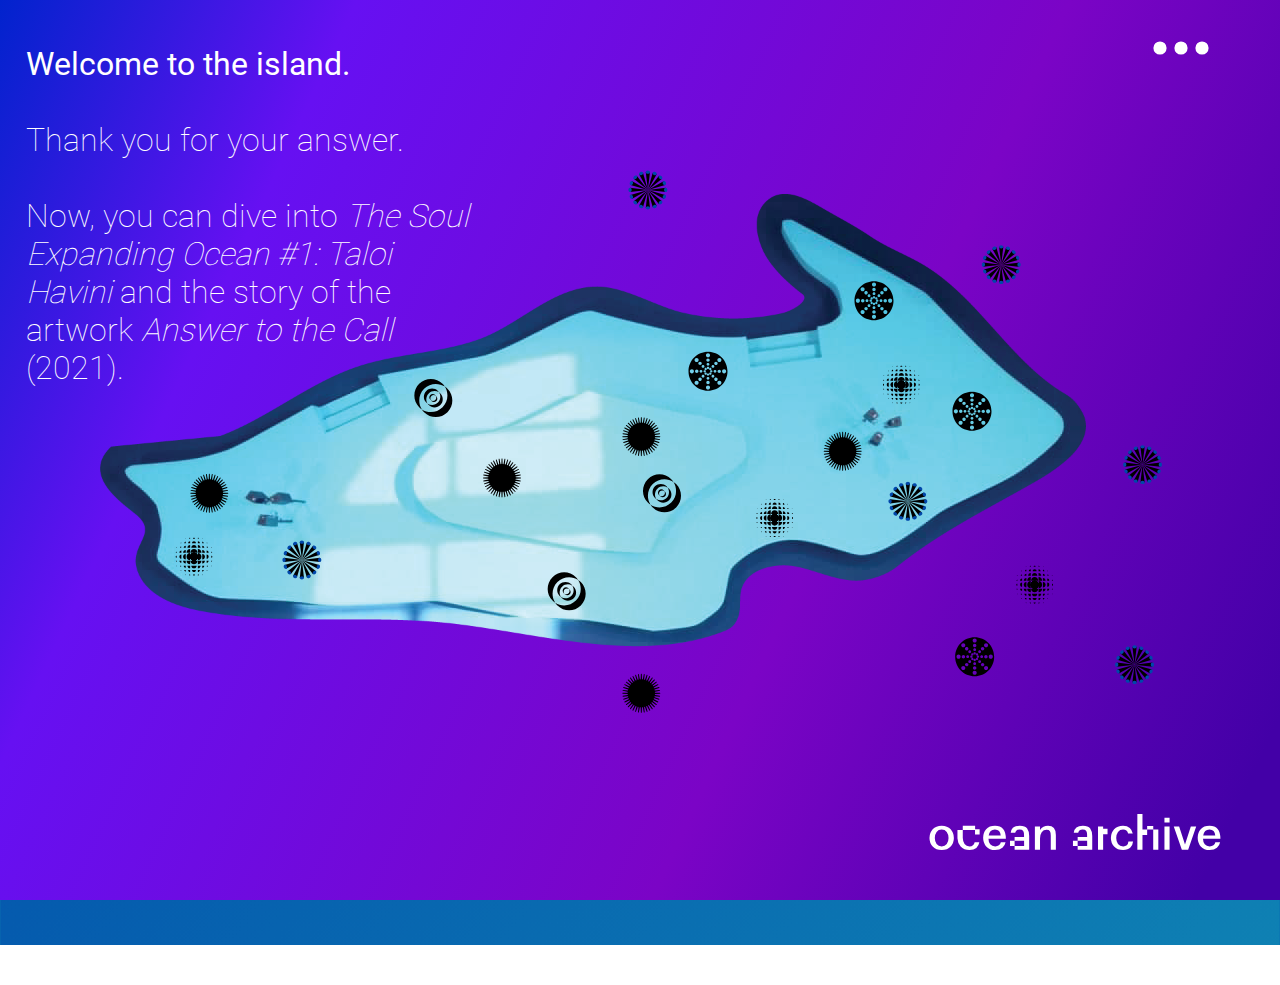
==== commit 2b2e5fdb: "trying video autoplay for the third time" ====
--- a/bg-further-steps.html
+++ b/bg-further-steps.html
@@ -134,9 +134,19 @@
         stroke: #6610f2;
         cursor: pointer;
       }
+      #about {
+        position: absolute;
+        right: -4vw;
+        top: 2vh;
+        z-index:1000!important;
+      }
+      #about > * {
+        cursor: pointer;height: 60px;
+    z-index: 10000;
+    transition: all 0.5s ease 0s;
+      }
       div.island > *,
-      div.island-rev > *,
-      #about > * {
+      div.island-rev > *{
         max-width: 100%;
         max-height: 100%;
         bottom: 0;
@@ -463,21 +473,12 @@
           </g>
         </svg>
       </div>
-      <div id="about" style="z-index: 1000 !important">
+      <div id="about">
         <svg
           xmlns="http://www.w3.org/2000/svg"
           xmlns:xlink="http://www.w3.org/1999/xlink"
           aria-hidden="true"
           focusable="true"
-          style="
-            -ms-transform: rotate(360deg);
-            -webkit-transform: rotate(360deg);
-            transform: rotate(360deg);
-            bottom: 90vh;
-            left: 95vw;
-            height: 60px;
-            z-index: 10000;
-          "
           class="about_svg"
           viewBox="0 0 60 20"
           preserveAspectRatio="xMidYMid meet"
@@ -491,8 +492,8 @@
         </svg>
       </div>
       <div class="S1 node hidden">
+        <div class="text">
         <div class="close"></div>
-        <div class="text">
           <div>
             Lorem ipsum dolor sit amet, consectetur adipiscing elit. Maecenas
             tincidunt nunc vitae velit semper efficitur. Nulla facilisis neque
@@ -542,8 +543,8 @@
         </div>
       </div>
       <div class="S2 node hidden">
+        <div class="text rtl">
         <div class="close"></div>
-        <div class="text rtl">
           <div>
             Lorem ipsum dolor sit amet, consectetur adipiscing elit. Maecenas
             tincidunt nunc vitae velit semper efficitur. Nulla facilisis neque
@@ -593,20 +594,13 @@
         </div>
       </div>
       <div class="S3 node hidden" style="width:56vw!important;">
+        <div class="video">
         <div class="close"></div>
-        <div class="video">
-          <iframe
-            id="N3_video"
-            src="https://ocean-archive.org/embed/1626"
-            frameborder="0"
-            scrolling="no"
-            title="Hyena lullaby"
-          ></iframe>
         </div>
       </div>
       <div class="S6 node hidden">
+        <div class="audio">
         <div class="close"></div>
-        <div class="audio">
           <div
               class="file row"
               style="
@@ -759,13 +753,6 @@
       </div>
       <div class="S5 node hidden">
         <div class="video-rev">
-          <iframe
-            id="S5_video"
-            src="https://ocean-archive.org/embed/1626"
-            frameborder="0"
-            scrolling="no"
-            title="Hyena lullaby"
-          ></iframe>
           <div class="close" style="margin-right: -20px"></div>
         </div>
         <div class="island-rev hidden">
@@ -1043,28 +1030,28 @@
       ("use strict");
       const [nodes, image, islands] = [
         [
-          { id: "S1", moveX: "-50%", moveY: "-50%", content: "text" },
-          { id: "S2", moveX: "50%", moveY: "-50%", content: "text" },
-          { id: "S3", moveX: "-50%", moveY: "-50%", content: "video" },
-          { id: "S4", moveX: "0%", moveY: "0%", content: "audio" },
-          { id: "S5", moveX: "0%", moveY: "0%", content: "video" },
-          { id: "S6", moveX: "0%", moveY: "0%", content: "audio" },
-          { id: "S7", moveX: "50%", moveY: "-50%", content: "text" },
-          { id: "S8", moveX: "-50%", moveY: "-50%", content: "video" },
-          { id: "S9", moveX: "0%", moveY: "0%", content: "audio" },
-          { id: "S10", moveX: "0%", moveY: "0%", content: "video" },
-          { id: "S11", moveX: "-50%", moveY: "-50%", content: "text" },
-          { id: "S12", moveX: "50%", moveY: "-50%", content: "text" },
-          { id: "S13", moveX: "-50%", moveY: "-50%", content: "video" },
-          { id: "S14", moveX: "0%", moveY: "0%", content: "audio" },
-          { id: "S15", moveX: "0%", moveY: "0%", content: "video" },
-          { id: "S16", moveX: "-50%", moveY: "-50%", content: "text" },
-          { id: "S17", moveX: "50%", moveY: "-50%", content: "text" },
-          { id: "S18", moveX: "-50%", moveY: "-50%", content: "video" },
-          { id: "S19", moveX: "0%", moveY: "0%", content: "audio" },
-          { id: "S20", moveX: "0%", moveY: "0%", content: "video" },
-          { id: "S21", moveX: "0%", moveY: "0%", content: "audio" },
-          { id: "S22", moveX: "0%", moveY: "0%", content: "video" },
+          { id: "S1", moveX: "-50%", moveY: "-50%", content: "text", embed: {} },
+          { id: "S2", moveX: "50%", moveY: "-50%", content: "text", embed: {} },
+          { id: "S3", moveX: "-50%", moveY: "-50%", content: "video", embed: {url:"https://ocean-archive.org/embed/1626",title:"Hyena lullaby"} },
+          { id: "S4", moveX: "0%", moveY: "0%", content: "audio", embed: {} },
+          { id: "S5", moveX: "0%", moveY: "0%", content: "video", embed: {url:"https://ocean-archive.org/embed/1626",title:"Hyena lullaby"} },
+          { id: "S6", moveX: "0%", moveY: "0%", content: "audio", embed: {} },
+          { id: "S7", moveX: "50%", moveY: "-50%", content: "text", embed: {} },
+          { id: "S8", moveX: "-50%", moveY: "-50%", content: "video", embed: {url:"",title:""} },
+          { id: "S9", moveX: "0%", moveY: "0%", content: "audio", embed: {} },
+          { id: "S10", moveX: "0%", moveY: "0%", content: "video", embed: {url:"",title:""} },
+          { id: "S11", moveX: "-50%", moveY: "-50%", content: "text", embed: {} },
+          { id: "S12", moveX: "50%", moveY: "-50%", content: "text", embed: {} },
+          { id: "S13", moveX: "-50%", moveY: "-50%", content: "video", embed: {url:"",title:""} },
+          { id: "S14", moveX: "0%", moveY: "0%", content: "audio", embed: {} },
+          { id: "S15", moveX: "0%", moveY: "0%", content: "video", embed: {url:"",title:""} },
+          { id: "S16", moveX: "-50%", moveY: "-50%", content: "text", embed: {} },
+          { id: "S17", moveX: "50%", moveY: "-50%", content: "text", embed: {} },
+          { id: "S18", moveX: "-50%", moveY: "-50%", content: "video", embed: {url:"",title:""} },
+          { id: "S19", moveX: "0%", moveY: "0%", content: "audio", embed: {} },
+          { id: "S20", moveX: "0%", moveY: "0%", content: "video", embed: {url:"",title:""} },
+          { id: "S21", moveX: "0%", moveY: "0%", content: "audio", embed: {} },
+          { id: "S22", moveX: "0%", moveY: "0%", content: "video", embed: {url:"",title:""} },
         ],
         document.getElementById("island"),
         [].slice.call(document.querySelectorAll(".island,#island,svg")),
@@ -1075,6 +1062,8 @@
         });
       };
       function moveIt(id, where, moveX, moveY, content) {
+        document.getElementById("about").classList.toggle("hidden");
+        document.getElementById("logo").classList.toggle("hidden");
         if (where === "out") {
           document.querySelector("." + id).classList.remove("hidden");
           document.getElementById(id).classList.remove("expired");
@@ -1087,6 +1076,13 @@
           i.style.transition = "all 0.5s ease";
           i.style.left = moveX;
           i.style.top = moveY;
+          if (where === "out") {
+            i.style.cursor = "default";
+            i.setAttribute("pointer-events","none");
+          } else {
+            i.style.cursor = "pointer";
+            i.setAttribute("pointer-events","auto");
+          }
         });
         if ((content === "video") & (where === "back")) {
           //const frame = document.getElementById(id + "_video");
@@ -1096,21 +1092,45 @@
       function tryOne(id) {
         const node = nodes.find((n) => n.id === id);
         const el = document.getElementById(id);
+        if (node.content==="video") {
+          if (node.embed.title!=="" & node.embed.url!=="") {
+              function iframeLoaded() {
+                console.log("happende");
+              }
+              const iframe = document.createElement('iframe');
+              // iframe.setAttribute("scrolling", "no");
+              // iframe.setAttribute("frameborder", "0");
+              iframe.setAttribute("title", node.embed.title);
+              iframe.style.zIndex = "9999999999999999";
+              // iframe.style.minHeight = "100%";
+              // iframe.style.minWidth = "100%";
+              // iframe.style.position = "absolute";
+              // iframe.style.left = "0";
+              // iframe.style.right = "0";
+              // iframe.setAttribute("width", "100%");
+              // iframe.setAttribute("height", "100%");
+              iframe.src = node.embed.url;
+              const mainnn = document.querySelector("main")
+              //document.querySelector("main").appendChild(iframe);
+              mainnn.insertBefore(iframe, mainnn.firstChild);
+              //document.querySelector("div." + el.id + " div").appendChild(iframe);
+              iframe.onload=iframeLoaded();
+          }
+        }
         document
-          .querySelector("div." + el.id + " div.close")
+          .querySelector("div." + el.id + " div div.close")
           .addEventListener("click", function () {
             moveIt(el.id, "back", "0%", "0%", node.content);
           });
         moveIt(el.id, "out", node.moveX, node.moveY, node.content);
       }
       function tryTwo(id) {
-        console.log("here");
         //document.querySelector(".island").classList.add("hidden");
         document.querySelector(".island-rev").classList.remove("hidden");
         const node = nodes.find((n) => n.id === id);
         const el = document.getElementById(id);
         document
-          .querySelector("div." + el.id + " div.close")
+          .querySelector("div." + el.id + " div div.close")
           .addEventListener("click", function () {
             moveIt(el.id, "back", "0%", "0%", node.content);
           });
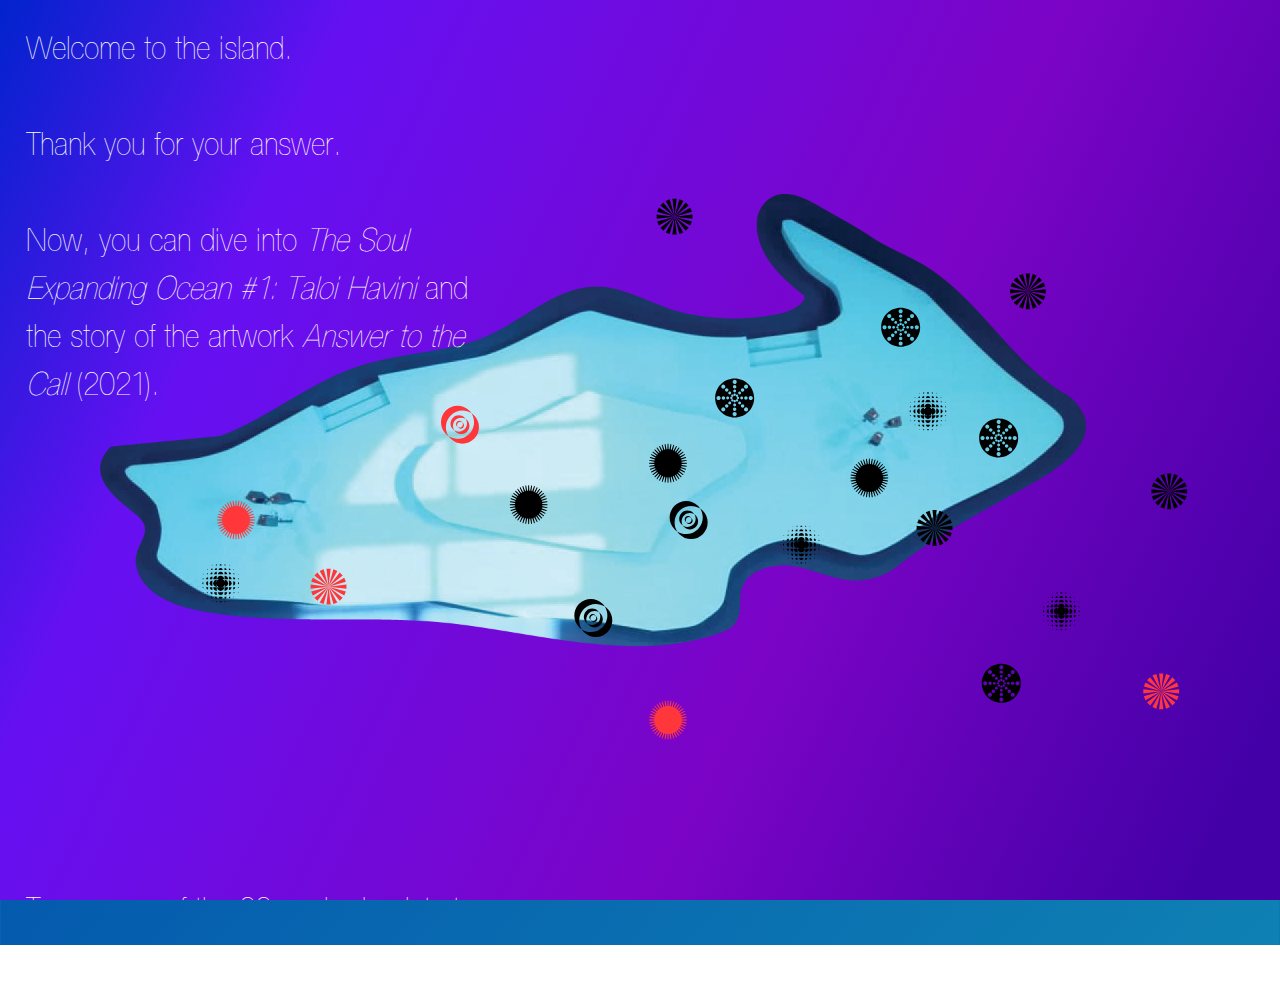
==== commit 40085a8e: "first working draft" ====
--- a/bg-further-steps.html
+++ b/bg-further-steps.html
@@ -12,490 +12,167 @@
       href="bg-further-steps.css"
       media="screen"
     />
-    <link
-      rel="preload"
-      as="font"
-      type="font/woff2"
-      href="fonts/roboto-v20-latin-ext-regular.woff2"
-      crossorigin="crossorigin"
-    />
-    <link
-      rel="preload"
-      as="font"
-      type="font/woff2"
-      href="fonts/roboto-v20-latin-ext-900.woff2"
-      crossorigin="crossorigin"
-    />
     <style>
       @font-face {
-        font-family: Roboto;
+        font-family: "Amare Alta";
+        font-style: normal;
+  padding: 20px;
+  font-size: 30pt;
+  font-weight: 800;
+  line-height: 42pt;
+        font-weight: 800;
+        src: url("./fonts/Amare-Alta.otf") format("opentype");
+        src: url("./fonts/Amare-Alta.eot") format("embedded-opentype"),
+          url("./fonts/Amare-Alta.eot?#iefix") format("embedded-opentype"),
+          url("./fonts/Amare-Alta.woff2") format("woff2"),
+          url("./fonts/Amare-Alta.woff") format("woff"),
+          url("./fonts/Amare-Alta.ttf") format("truetype"),
+          url("./fonts/Amare-Alta.svg") format("svg");
+      }
+      @font-face {
+        font-family: "Amare Medium";
         font-style: normal;
         font-weight: 400;
-        src: url(fonts/roboto-v20-latin-ext-regular.eot);
-        src: local("Roboto"), local("Roboto-Regular"),
-          url(fonts/roboto-v20-latin-ext-regular.eot?#iefix)
-            format("embedded-opentype"),
-          url(fonts/roboto-v20-latin-ext-regular.woff2) format("woff2"),
-          url(fonts/roboto-v20-latin-ext-regular.woff) format("woff"),
-          url(fonts/roboto-v20-latin-ext-regular.ttf) format("truetype"),
-          url(fonts/roboto-v20-latin-ext-regular.svg#Roboto) format("svg");
+        src: url("./fonts/Amare-Medium.otf") format("opentype");
+        src: url("./fonts/Amare-Medium.eot") format("embedded-opentype"),
+          url("./fonts/Amare-Medium.eot?#iefix") format("eot"),
+          url("./fonts/Amare-Medium.woff2") format("woff2"),
+          url("./fonts/Amare-Medium.woff") format("woff"),
+          url("./fonts/Amare-Medium.ttf") format("truetype"),
+          url("./fonts/Amare-Medium.svg") format("svg");
       }
       @font-face {
-        font-family: Roboto;
+        font-family: "Amare Linnea";
         font-style: normal;
         font-weight: 100;
-        src: url(fonts/roboto-v20-latin-ext-100.eot);
-        src: local("Roboto Thin"), local("Roboto-Thin"),
-          url(fonts/roboto-v20-latin-ext-100.eot?#iefix)
-            format("embedded-opentype"),
-          url(fonts/roboto-v20-latin-ext-100.woff2) format("woff2"),
-          url(fonts/roboto-v20-latin-ext-100.woff) format("woff"),
-          url(fonts/roboto-v20-latin-ext-100.ttf) format("truetype"),
-          url(fonts/roboto-v20-latin-ext-100.svg#Roboto) format("svg");
+        src: url("./fonts/Amare-Linnea.otf") format("opentype");
+        src: url("./fonts/Amare-Linnea.eot") format("embedded-opentype"),
+          url("./fonts/Amare-Linnea.eot?#iefix") format("embedded-opentype"),
+          url("./fonts/Amare-Linnea.woff2") format("woff2"),
+          url("./fonts/Amare-Linnea.woff") format("woff"),
+          url("./fonts/Amare-Linnea.ttf") format("truetype"),
+          url("./fonts/Amare-Linnea.svg") format("svg");
       }
-      @font-face {
-        font-family: Roboto;
-        font-style: normal;
-        font-weight: 300;
-        src: url(fonts/roboto-v20-latin-ext-300.eot);
-        src: local("Roboto Light"), local("Roboto-Light"),
-          url(fonts/roboto-v20-latin-ext-300.eot?#iefix)
-            format("embedded-opentype"),
-          url(fonts/roboto-v20-latin-ext-300.woff2) format("woff2"),
-          url(fonts/roboto-v20-latin-ext-300.woff) format("woff"),
-          url(fonts/roboto-v20-latin-ext-300.ttf) format("truetype"),
-          url(fonts/roboto-v20-latin-ext-300.svg#Roboto) format("svg");
-      }
-      @font-face {
-        font-family: Roboto;
-        font-style: normal;
-        font-weight: 500;
-        src: url(fonts/roboto-v20-latin-ext-500.eot);
-        src: local("Roboto Medium"), local("Roboto-Medium"),
-          url(fonts/roboto-v20-latin-ext-500.eot?#iefix)
-            format("embedded-opentype"),
-          url(fonts/roboto-v20-latin-ext-500.woff2) format("woff2"),
-          url(fonts/roboto-v20-latin-ext-500.woff) format("woff"),
-          url(fonts/roboto-v20-latin-ext-500.ttf) format("truetype"),
-          url(fonts/roboto-v20-latin-ext-500.svg#Roboto) format("svg");
-      }
-      @font-face {
-        font-family: Roboto;
-        font-style: normal;
-        font-weight: 700;
-        src: url(fonts/roboto-v20-latin-ext-700.eot);
-        src: local("Roboto Bold"), local("Roboto-Bold"),
-          url(fonts/roboto-v20-latin-ext-700.eot?#iefix)
-            format("embedded-opentype"),
-          url(fonts/roboto-v20-latin-ext-700.woff2) format("woff2"),
-          url(fonts/roboto-v20-latin-ext-700.woff) format("woff"),
-          url(fonts/roboto-v20-latin-ext-700.ttf) format("truetype"),
-          url(fonts/roboto-v20-latin-ext-700.svg#Roboto) format("svg");
-      }
-      @font-face {
-        font-family: Roboto;
-        font-style: normal;
-        font-weight: 900;
-        src: url(fonts/roboto-v20-latin-ext-900.eot);
-        src: local("Roboto Black"), local("Roboto-Black"),
-          url(fonts/roboto-v20-latin-ext-900.eot?#iefix)
-            format("embedded-opentype"),
-          url(fonts/roboto-v20-latin-ext-900.woff2) format("woff2"),
-          url(fonts/roboto-v20-latin-ext-900.woff) format("woff"),
-          url(fonts/roboto-v20-latin-ext-900.ttf) format("truetype"),
-          url(fonts/roboto-v20-latin-ext-900.svg#Roboto) format("svg");
-      }
-      span {
-	font-size:24pt;
-  	font-weight: 200;}
-      /* width */
-      ::-webkit-scrollbar {
-        width: 10px;
-      }
-      /* Track */
-      ::-webkit-scrollbar-track {
-        background-color: transparent;
-      }
-      /* Handle */
-      ::-webkit-scrollbar-thumb {
-        background: #7ff1ff;
-      }
-      circle {
-        position: absolute;
-        z-index: 668 !important;
-        r: 10;
-        stroke-width: 0;
-        fill: #e37aac;
-        transition: stroke 0s, r 0.5s;
-      }
-      circle:hover {
-        r: 12;
-        stroke-width: 5;
-        stroke: #6610f2;
-        cursor: pointer;
-      }
-      #about {
-        position: absolute;
-        right: -4vw;
-        top: 2vh;
-        z-index:1000!important;
-      }
-      #about > * {
-        cursor: pointer;height: 60px;
-    z-index: 10000;
-    transition: all 0.5s ease 0s;
-      }
-      div.island > *,
-      div.island-rev > *{
-        max-width: 100%;
-        max-height: 100%;
-        bottom: 0;
-        left: 0;
-        margin: auto;
-        overflow: auto;
-        position: absolute;
-        right: 0;
-        top: 0;
-        -o-object-fit: contain;
-        object-fit: contain;
-        object-position: 50% 50%;
-        z-index: 60;
-      }
-      div.island > * {
-        z-index: 60;
-      }
-      div.island svg {
-        z-index: 600 !important;
-        position: absolute;
-        width: 100%;
-        height: 100%;
-      }
-      div.island-rev {
-        z-index: 70;
-      }
-      div.island-rev > * {
-        z-index: 72;
-      }
-      div.node {
-        width: 50vw;
-        height: 50vh;
-        position: absolute;
-        backdrop-filter: blur(500px) opacity(0.2);
-        z-index: 80;
-      }
-      div.N1,
-      div.S3 {
-        bottom: 10vh;
-        right: 7vh;
-      }
-      div.S6 {
-        width: 34vw;
-        height: 5vh;
-        bottom: 92vh;
-        right: 3vh;
-      }
-      div.S5 {
-        width: 100vw;
-        height: 100vh;
-        top: 0vh;
-        right: 0vh;
-        background-color: #0c1f40;
-      }
-      div.S2 {
-        bottom: 10vh;
-        left: 10vh;
-      }
-      div.S5 div.video-rev {
-        width: 100vw;
-        height: 100vh;
-        max-width: 100vw;
-        max-height: 100vh;
-        z-index: 12;
-      }
-      div.node div.text {
-        width: 100%;
-        height: 100%;
-        margin: 15px;
-        background-color: #f75a8d;
-      }
-      div.node div.video {
-        width: 100%;
-        height: 100%;
-        background-color: #f75a8d;
-        text-align: left;
-      }
-      div.node div.audio {
-        width: 100%;
-        height: 100%;
-        text-align: left;
-      }
-      div.node div.video > iframe {
-        width: calc(100% - 60px);
-        height: 100%;
-        background-color: transparent;
-        min-width: calc(100% - 60px);
-        min-height: 100%;
-        overflow: hidden;
-      }
-      div.S5 div.video-rev > iframe {
-        width: 100vw;
-        height: 100vh;
-        background-color: transparent;
-        min-width: 100vw;
-        min-height: 100vh;
-        overflow: hidden;
-      }
-      div.node div.rtl {
-        direction: rtl;
-      }
-      div.node div.text > div {
-        width: 100%;
-        height: 100%;
-        margin: 10px;
-        background-color: transparent;
-        padding: 50px 50px 30px 20px;
-        font-size: 30pt;
-        font-weight: 200;
-        text-align: justify;
-        overflow-y: scroll;
-      }
-      div.node div.close {
-        position: absolute;
-        right: 40px;
-        top: 40px;
-        width: 40px;
-        height: 40px;
-        margin-top: -15px;
-        margin-right: -45px;
-        z-index: 800;
-      }
-      div.N3 div.close {
-        margin-top: -20px;
-        margin-right: -30px;
-      }
-      div.S6 div.close {
-        margin-top: -22px;
-        margin-right: -30px;
-      }
-      div.node div.close::before,
-      div.node div.close::after {
-        position: absolute;
-        content: " ";
-        left: 19px;
-        height: 41px;
-        width: 3px;
-        background-color: #6610f2;
-        z-index: 801;
-      }
-      div.close:hover {
-        cursor: pointer;
-      }
-      div.node div.close:hover:before,
-      div.node div.close:hover:after {
-        position: absolute;
-        content: " ";
-        height: 40px;
-        width: 3px;
-        background-color: #fff;
-      }
-      div.node div.close:before {
-        transform: rotate(45deg);
-      }
-      div.node div.close:after {
-        transform: rotate(-45deg);
-      }
-      .expired {
-        fill: #4300a7 !important;
-      }
-      .shapes {
-        fill: black;
-        z-index: 100000 !important;
-        stroke: transparent;
-        stroke-width: 0;
-        transition: all 0.5s ease-in-out;
-        position: absolute;
-        width: 40px;
-        height: 40px;
-      }
-      .shapes:hover {
-        fill: green !important;
-        cursor: pointer;
-        stroke: red;
-        stroke-width: 2;
-      }
-      .shapes:hover > * {
-        fill: blue !important;
-        cursor: pointer;
-        stroke: red;
-        stroke-width: 2;
-      }
-      .about_svg {
-        fill: white;
-      }
-      .about_svg:hover .dots {
-        fill: black;
-        cursor: pointer;
-      }
-main.background-move-4 {
-  z-index: 31;
-  opacity: 1;
-  animation: inc_op_070_1 2s linear;
-}
-main.background-move-4::after {
-  content: "";
-  background: rgb(1, 35, 205, 1);
-  background: -moz-linear-gradient(
-    115deg,
-    rgba(1, 35, 205, 1) 0%,
-    rgba(102, 16, 242, 1) 21%,
-    rgba(123, 4, 198, 1) 63%,
-    rgba(67, 0, 167, 1) 95%
-  );
-  background: -webkit-linear-gradient(
-    115deg,
-    rgba(1, 35, 205, 1) 0%,
-    rgba(102, 16, 242, 1) 21%,
-    rgba(123, 4, 198, 1) 63%,
-    rgba(67, 0, 167, 1) 95%
-  );
-  background: linear-gradient(
-    115deg,
-    rgba(1, 35, 205, 1) 0%,
-    rgba(102, 16, 242, 1) 21%,
-    rgba(123, 4, 198, 1) 63%,
-    rgba(67, 0, 167, 1) 95%
-  );
-  opacity: 1;
-  left: 0;
-  right: 0;
-  top: 0;
-  bottom: 0;
-  width: 100vw;
-  height: 100vh;
-  position: absolute;
-  z-index: 40;
-  animation: inc_op_0_1 2s linear;
-}
-@keyframes inc_op_070_1 {
-  0% {
-    opacity: 0.7;
-  }
-  100% {
-    opacity: 1;
-  }
-}
-@keyframes inc_op_0_1 {
-  0% {
-    opacity: 0;
-  }
-  100% {
-    opacity: 1;
-  }
-}
     </style>
   </head>
   <body>
     <main class="background-move-4">
       <div
         id="logo"
-        style="position: absolute; bottom: -5vh; right: -5vh; z-index: 100000"
       >
         <svg
-          style="width: 400px; filter: invert(100%); height: 200px"
-          xmlns="http://www.w3.org/2000/svg"
+          class="invert"
           viewBox="0 0 1606 285"
         >
-          <defs>
-            <style>
-              .cls-1 {
-                fill-rule: evenodd;
-              }
-            </style>
-          </defs>
-          <title>OA_logo</title>
-          <g id="Type-Black" transform="scale(0.75)">
-            <path
-              id="Combined-Shape"
-              class="cls-1"
-              d="M202.23,131.48v41.64h0q0,19.88,9.52,32.78t27,12.91q22.43,0,27.16-22.17h24.87q-2.83,19.06-15.95,30.55t-36.08,11.48q-30.69,0-47.85-19.19-16.49-18.43-17.14-44h0v-44h28.51v-23.1h66v18.51h24.15v28.85H267.85V131.48Z"
-            />
-            <path
-              class="cls-1"
-              d="M530.72,216.81,530.44,188H479.67v-19.7h50.58v-4.33q0-6.88-.27-11a52.26,52.26,0,0,0-1.62-9.4,21.21,21.21,0,0,0-3.72-8.17,18.65,18.65,0,0,0-7.09-5,27.9,27.9,0,0,0-11.36-2.1q-19.32,0-23.52,17.71H458.89q4.19-37.71,48.65-37.58,28.51,0,39.33,14.53t10.82,40.21v73.39h-78v-19.7Zm-75.58,0V188h24.53v28.85Z"
-            />
-            <path
-              class="cls-1"
-              d="M867.82,168.26v-4.33q0-6.88-.27-11a52.26,52.26,0,0,0-1.62-9.4,21.21,21.21,0,0,0-3.72-8.17,18.65,18.65,0,0,0-7.09-5,27.9,27.9,0,0,0-11.36-2.1q-19.32,0-23.51,17.71H796.46q4.18-37.71,48.65-37.58,28.53,0,39.33,14.53t10.82,40.21v73.39h-78v-19.7h51L868,188H817.24v-19.7Zm-75.74,48.55V188h25.16v28.85Z"
-            />
-            <path
-              class="cls-1"
-              d="M953.59,124.38h23.62v28.85H953.59v83.28H926.16V111.9h27.43Z"
-            />
-            <path
-              class="cls-1"
-              d="M1164.2,129.07h25v-19.6h32.69v19.6h27.15V236.51H1221.7V129.07h-32.46v28.84h-25v78.6h-27.44V46h27.44Z"
-            />
-            <path
-              id="Fill-9"
-              class="cls-1"
-              d="M41.16,219.62Q24,200.56,24,173.66t17.16-46.08q17.18-19.2,48.12-19.2t48.11,19.2q17.18,19.19,17.17,46.08t-17.17,46q-17.16,19-48.11,19T41.16,219.62ZM62,141.23Q52.52,154.07,52.52,174t9.53,32.37q9.53,12.44,27.23,12.44t27.23-12.44Q126.05,193.94,126,174t-9.53-32.84q-9.53-12.9-27.23-12.91T62,141.23Z"
-            />
-            <path
-              id="Fill-12"
-              class="cls-1"
-              d="M311.2,172.58q0-26.9,16.15-45.54t47.51-18.66q57.57,0,58.11,69.74H339.72q.27,18.52,9.39,29.6t26.56,11.09q11.9,0,19.93-5.55t10.21-16.08h25.41q-2.7,16.89-16.83,29.19t-39,12.3q-31.23,0-47.71-19.32T311.2,172.58Zm29.6-12.16h64.47q-1.89-32.17-30.95-32.17Q345.52,128.25,340.8,160.42Z"
-            />
-            <path
-              id="Fill-18"
-              class="cls-1"
-              d="M588.29,236.51V111.9h27.44v18.92q15.81-22.44,42.84-22.44,42,0,42,48.93v79.2H673.3V161.77q0-16.08-4.46-23.92T651.14,130q-17.43,0-26.42,12.7t-9,33.52v60.28Z"
-            />
-            <path
-              id="Fill-22"
-              class="cls-1"
-              d="M1060.14,108.38q23,0,36.09,11.49t16,30.55h-24.87q-4.72-22.17-27.17-22.17-17.43,0-27,12.91t-9.53,32.77q0,19.6,9.53,32.24T1061,218.81q24.87,0,28-26.36h24.87q-1.89,19.61-14.33,32.91T1061,238.67q-31.48,0-48.65-19t-17.17-46q0-26.9,17.17-46.08T1060.14,108.38Z"
-            />
-            <path
-              id="Fill-23"
-              class="cls-1"
-              d="M1281.86,236.51V112.24h27.44V236.51Zm0-145V66.13h27.44V91.49Z"
-            />
-            <polygon
-              id="Fill-24"
-              class="cls-1"
-              points="1331.73 112.24 1360.52 112.24 1391.87 209.07 1423.02 112.24 1451.81 112.24 1408.77 237.32 1374.98 237.32 1331.73 112.24"
-            />
-            <path
-              id="Fill-25"
-              class="cls-1"
-              d="M1459.71,172.58q0-26.9,16.15-45.54t47.51-18.66q57.57,0,58.12,69.74h-93.26q.27,18.52,9.39,29.6t26.56,11.09q11.89,0,19.94-5.55t10.2-16.08h25.41q-2.7,16.89-16.83,29.19t-39,12.3q-31.22,0-47.71-19.32T1459.71,172.58Zm29.6-12.16h64.47q-1.89-32.17-31-32.17Q1494,128.25,1489.31,160.42Z"
-            />
-          </g>
+          <use
+            xlink:href="./img/logo.svg#logo_svg"
+          ></use>
         </svg>
       </div>
       <div id="about">
         <svg
-          xmlns="http://www.w3.org/2000/svg"
-          xmlns:xlink="http://www.w3.org/1999/xlink"
-          aria-hidden="true"
-          focusable="true"
-          class="about_svg"
           viewBox="0 0 60 20"
-          preserveAspectRatio="xMidYMid meet"
-          fill="currentColor"
         >
-          <g transform="scale(1)" stroke="none" class="dots">
-            <path
-              d="M10.001 7.8a2.2 2.2 0 1 0 0 4.402A2.2 2.2 0 0 0 10 7.8zm-7 0a2.2 2.2 0 1 0 0 4.402A2.2 2.2 0 0 0 3 7.8zm14 0a2.2 2.2 0 1 0 0 4.402A2.2 2.2 0 0 0 17 7.8z"
-            />
-          </g>
+          <use
+            xlink:href="./img/about.svg#about_svg"
+          ></use>
         </svg>
+        <div class="hidden" id="about-section">
+    <div>
+          <span>This is about section.</span>
+          <div>
+            <div>
+          <svg
+            viewBox="0 -10 80 80"
+          >
+            <use
+              xlink:href="./img/shapes-adjust.svg#shape_1"
+              class="shapes"
+            ></use>
+            </svg>
+          </div>
+            <div>
+            <span class="lighter">reading</span></div>
+          </div>
+          <div>
+            <div>
+          <svg
+            viewBox="0 -10 80 80"
+          >
+            <use
+              xlink:href="./img/shapes-adjust.svg#shape_3"
+              class="shapes"
+            ></use>
+            </svg>
+          </div>
+            <div>
+            <span class="lighter">imagery</span></div>
+          </div>
+          <div>
+            <div>
+          <svg
+            viewBox="0 -10 80 80"
+          >
+            <use
+              xlink:href="./img/shapes-adjust.svg#shape_6"
+            ></use>
+            </svg>
+          </div>
+            <div>
+            <span class="lighter">sound</span></div>
+          </div>
+          <div>
+            <div>
+          <svg
+            viewBox="0 -10 80 80"
+          >
+            <use
+              xlink:href="./img/shapes-adjust.svg#shape_8"
+            ></use>
+            </svg>
+          </div>
+            <div>
+            <span class="lighter">video</span></div>
+          </div>
+          <div>
+            <div>
+          <svg
+            viewBox="0 -10 80 80"
+          >
+            <use
+              xlink:href="./img/shapes-adjust.svg#shape_10"
+            ></use>
+            </svg>
+          </div>
+            <div>
+            <span class="lighter">experience</span></div>
+          </div>
+</div>
+        </div>
       </div>
       <div class="S1 node hidden">
         <div class="text">
         <div class="close"></div>
           <div>
-            Lorem ipsum dolor sit amet, consectetur adipiscing elit. Maecenas
+            <span>Lorem ipsum dolor sit amet, consectetur adipiscing elit. Maecenas
+            tincidunt nunc vitae velit semper efficitur. Nulla facilisis neque
+            venenatis mollis faucibus. Pellentesque habitant morbi tristique
+            senectus et netus et malesuada fames ac turpis egestas. Morbi non
+            tellus non massa semper dapibus in eu neque. Quisque ullamcorper
+            dictum nibh, auctor viverra ex varius eget. Nulla facilisi. Praesent
+            vel sapien risus. Duis vitae fermentum enim. Quisque sed est
+            euismod, scelerisque nunc non, egestas turpis. Integer quis nibh
+            faucibus, posuere arcu et, congue justo. Sed nec porttitor tortor.
+            Nulla fermentum erat sed leo ullamcorper, et pellentesque urna
+            laoreet. Proin congue ut tortor non posuere.</span>
+          </div>
+        </div>
+      </div>
+      <div class="S2 node hidden">
+        <div class="text rtl">
+        <div class="close"></div>
+          <div>
+            <span>Lorem ipsum dolor sit amet, consectetur adipiscing elit. Maecenas
             tincidunt nunc vitae velit semper efficitur. Nulla facilisis neque
             venenatis mollis faucibus. Pellentesque habitant morbi tristique
             senectus et netus et malesuada fames ac turpis egestas. Morbi non
@@ -509,92 +186,58 @@
             lacus, eget imperdiet risus bibendum vitae. Duis luctus nulla sed
             turpis ultrices accumsan. Fusce volutpat gravida leo nec elementum.
             Mauris laoreet velit in sapien gravida, a tempus urna pharetra.
-            Curabitur fringilla placerat eros, ut sodales turpis. In eget sapien
-            felis. Aliquam in tincidunt nisi. Quisque vestibulum, quam id mollis
-            fringilla, enim libero euismod nisi, quis ornare lorem lorem eget
-            odio. Etiam eget commodo odio. In placerat ligula nibh, a laoreet
-            velit gravida a. Nunc aliquet justo euismod malesuada convallis.
-            Donec feugiat scelerisque neque, quis semper quam hendrerit sit
-            amet. Aenean id convallis nisi. Class aptent taciti sociosqu ad
-            litora torquent per conubia nostra, per inceptos himenaeos. Etiam
-            dictum erat eget ipsum semper, non vehicula arcu suscipit. Mauris
-            placerat sodales nulla quis aliquam. Pellentesque vestibulum
-            pellentesque massa non tincidunt. Class aptent taciti sociosqu ad
-            litora torquent per conubia nostra, per inceptos himenaeos. Donec
-            lectus arcu, vestibulum ut turpis id, porttitor egestas nunc.
-            Quisque quis lectus volutpat, molestie sem a, lobortis elit.
-            Suspendisse vulputate metus dolor, eu dictum ipsum sollicitudin et.
-            Pellentesque feugiat nulla euismod, eleifend mauris vehicula,
-            fermentum lacus. Nam finibus condimentum mauris ac feugiat. Etiam
-            sed nunc tempus, efficitur orci id, accumsan purus. Nam id odio a
-            nulla auctor posuere. Maecenas venenatis magna in massa ornare, eu
-            mollis mi fermentum. Quisque vitae odio non felis tempor commodo.
-            Vivamus pretium, ante sed laoreet consequat, lacus lectus varius
-            lectus, eget luctus leo massa at massa. Maecenas luctus et leo vitae
-            vulputate. Sed in turpis fringilla orci vulputate hendrerit. Etiam
-            eu magna cursus tortor luctus pulvinar. Curabitur in sapien ac neque
-            condimentum sagittis vitae quis nisl. Curabitur molestie magna
-            tincidunt nisi aliquam pharetra a ut dolor. Pellentesque quis felis
-            id tellus tempus tincidunt. Vivamus in mauris vel massa varius
-            feugiat. Aenean dictum tellus in sodales dignissim. Duis egestas
-            velit fringilla turpis suscipit, eu porta nisl sodales. Ut eu
-            porttitor erat.
-          </div>
-        </div>
-      </div>
-      <div class="S2 node hidden">
-        <div class="text rtl">
-        <div class="close"></div>
-          <div>
-            Lorem ipsum dolor sit amet, consectetur adipiscing elit. Maecenas
-            tincidunt nunc vitae velit semper efficitur. Nulla facilisis neque
-            venenatis mollis faucibus. Pellentesque habitant morbi tristique
-            senectus et netus et malesuada fames ac turpis egestas. Morbi non
-            tellus non massa semper dapibus in eu neque. Quisque ullamcorper
-            dictum nibh, auctor viverra ex varius eget. Nulla facilisi. Praesent
-            vel sapien risus. Duis vitae fermentum enim. Quisque sed est
-            euismod, scelerisque nunc non, egestas turpis. Integer quis nibh
-            faucibus, posuere arcu et, congue justo. Sed nec porttitor tortor.
-            Nulla fermentum erat sed leo ullamcorper, et pellentesque urna
-            laoreet. Proin congue ut tortor non posuere. Quisque interdum sem
-            lacus, eget imperdiet risus bibendum vitae. Duis luctus nulla sed
-            turpis ultrices accumsan. Fusce volutpat gravida leo nec elementum.
-            Mauris laoreet velit in sapien gravida, a tempus urna pharetra.
-            Curabitur fringilla placerat eros, ut sodales turpis. In eget sapien
-            felis. Aliquam in tincidunt nisi. Quisque vestibulum, quam id mollis
-            fringilla, enim libero euismod nisi, quis ornare lorem lorem eget
-            odio. Etiam eget commodo odio. In placerat ligula nibh, a laoreet
-            velit gravida a. Nunc aliquet justo euismod malesuada convallis.
-            Donec feugiat scelerisque neque, quis semper quam hendrerit sit
-            amet. Aenean id convallis nisi. Class aptent taciti sociosqu ad
-            litora torquent per conubia nostra, per inceptos himenaeos. Etiam
-            dictum erat eget ipsum semper, non vehicula arcu suscipit. Mauris
-            placerat sodales nulla quis aliquam. Pellentesque vestibulum
-            pellentesque massa non tincidunt. Class aptent taciti sociosqu ad
-            litora torquent per conubia nostra, per inceptos himenaeos. Donec
-            lectus arcu, vestibulum ut turpis id, porttitor egestas nunc.
-            Quisque quis lectus volutpat, molestie sem a, lobortis elit.
-            Suspendisse vulputate metus dolor, eu dictum ipsum sollicitudin et.
-            Pellentesque feugiat nulla euismod, eleifend mauris vehicula,
-            fermentum lacus. Nam finibus condimentum mauris ac feugiat. Etiam
-            sed nunc tempus, efficitur orci id, accumsan purus. Nam id odio a
-            nulla auctor posuere. Maecenas venenatis magna in massa ornare, eu
-            mollis mi fermentum. Quisque vitae odio non felis tempor commodo.
-            Vivamus pretium, ante sed laoreet consequat, lacus lectus varius
-            lectus, eget luctus leo massa at massa. Maecenas luctus et leo vitae
-            vulputate. Sed in turpis fringilla orci vulputate hendrerit. Etiam
-            eu magna cursus tortor luctus pulvinar. Curabitur in sapien ac neque
-            condimentum sagittis vitae quis nisl. Curabitur molestie magna
-            tincidunt nisi aliquam pharetra a ut dolor. Pellentesque quis felis
-            id tellus tempus tincidunt. Vivamus in mauris vel massa varius
-            feugiat. Aenean dictum tellus in sodales dignissim. Duis egestas
-            velit fringilla turpis suscipit, eu porta nisl sodales. Ut eu
-            porttitor erat.
+            Curabitur fringilla placerat eros, ut sodales turpis.</span>
+            
           </div>
         </div>
       </div>
       <div class="S3 node hidden" style="width:56vw!important;">
         <div class="video">
+      <video controls class="video-source" preload="metadata" poster="./vid/Hyena Lullaby_2020.jpg">
+        <source src="./vid/Hyena Lullaby_2020_Wcredits_HD_720p.mp4" type="video/mp4"></source>
+      </video>
+
+      <div class="video-controls hidden">
+        <div class="video-progress">
+          <progress class="progress-bar" value="0" min="0"></progress>
+          <input class="seek" value="0" min="0" type="range" step="1">
+          <div class="seek-tooltip">00:00</div>
+        </div>
+        <div class="bottom-controls">
+          <div class="left-controls">
+            <button class="video-player play" data-title="Play">
+              <svg class="video-player playback-icons">
+                <use href="#play-icon"></use>
+                <use class="hidden" href="#pause"></use>
+              </svg>
+            </button>
+            <div class="volume-controls">
+              <button data-title="Mute" class="video-player volume-button">
+                <svg class="video-player">
+                  <use class="hidden volume-mute" href="#volume-mute"></use>
+                  <use class="hidden volume-low" href="#volume-low"></use>
+                  <use class="volume-high" href="#volume-high"></use>
+                </svg>
+              </button>
+              <input class="volume" value="1"
+              data-mute="0.5" type="range" max="1" min="0" step="0.01">
+            </div>
+            <div class="time">
+              <time class="time-elapsed">00:00</time>
+              <span> / </span>
+              <time class="duration">00:00</time>
+            </div>
+          </div>
+          <div class="right-controls">
+            <button data-title="Full screen" class="video-player fullscreen-button">
+              <svg class="video-player">
+                <use href="#fullscreen"></use>
+                <use href="#fullscreen-exit" class="hidden"></use>
+              </svg>
+            </button>
+          </div>
+        </div>
+      </div>
         <div class="close"></div>
         </div>
       </div>
@@ -753,6 +396,50 @@
       </div>
       <div class="S5 node hidden">
         <div class="video-rev">
+            <video controls class="video-source" preload="metadata" poster="./vid/Hyena Lullaby_2020.jpg" autoplay muted>
+        <source src="./vid/Hyena Lullaby_2020_Wcredits_HD_720p.mp4" type="video/mp4"></source>
+      </video>
+      <div class="video-controls hidden">
+        <div class="video-progress">
+          <progress class="progress-bar" value="0" min="0"></progress>
+          <input class="seek" value="0" min="0" type="range" step="1">
+          <div class="seek-tooltip">00:00</div>
+        </div>
+        <div class="bottom-controls">
+          <div class="left-controls">
+            <button class="video-player play" data-title="Play">
+              <svg class="video-player playback-icons">
+                <use href="#play-icon"></use>
+                <use class="hidden" href="#pause"></use>
+              </svg>
+            </button>
+            <div class="volume-controls">
+              <button data-title="Mute" class="video-player volume-button">
+                <svg class="video-player">
+                  <use class="hidden volume-mute" href="#volume-mute"></use>
+                  <use class="hidden volume-low" href="#volume-low"></use>
+                  <use class="volume-high" href="#volume-high"></use>
+                </svg>
+              </button>
+              <input class="volume" value="1"
+              data-mute="0.5" type="range" max="1" min="0" step="0.01">
+            </div>
+            <div class="time">
+              <time class="time-elapsed">00:00</time>
+              <span> / </span>
+              <time class="duration">00:00</time>
+            </div>
+          </div>
+          <div class="right-controls">
+            <button data-title="Full screen" class="video-player fullscreen-button">
+              <svg class="video-player">
+                <use href="#fullscreen"></use>
+                <use href="#fullscreen-exit" class="hidden"></use>
+              </svg>
+            </button>
+          </div>
+        </div>
+      </div>
           <div class="close" style="margin-right: -20px"></div>
         </div>
         <div class="island-rev hidden">
@@ -807,58 +494,39 @@
         />
       </div>
       <div class="island">
-        <div style="width: 35vw;
-    position: relative;
-    text-align: left;
-    right: unset;
-    top: 5vh;
-    object-fit: unset;
-    object-position: unset;
-    margin: unset;
-    overflow: unset;
-    left: unset;
-    margin-left: 2vw;">
+        <div class="welcome" style="width: 35vw;top: 3vh;">
           <span><strong>Welcome to the island.</strong><br /><br /> Thank you for your answer.<br /><br />
             Now, you can dive into <i>The Soul Expanding Ocean #1: Taloi Havini</i>
             and the story of the artwork <i>Answer to the Call</i> (2021). </span>
           </span>
         </div>
-        <div style="width: 40vw;
-    position: relative;
-    text-align: left;
-    right: unset;
-    top: 63vh;
-    object-fit: unset;
-    object-position: unset;
-    margin: unset;
-    overflow: unset;
-    left: unset;margin-left: 2vw;">
+        <div class="welcome" style="width: 40vw;top: 56vh;">
           <span>Tap on any of the 22 marked points to see more.  </span>
         </div>
         <svg
           viewBox="0 0 1920 1080"
           preserveAspectRatio="xMidYMid meet"
           fill="currentColor"
-          style="position: absolute; z-index: 65 !important"
+          style="position: absolute; z-index: 65 !important;cursor:default!important;"
         >
           <use
             xlink:href="./img/shapes-adjust.svg#shape_1"
             id="S1"
-            style="x: 423; y: 675"
+            style="x: 423; y: 675;fill:#ff373a;"
             class="shapes"
             onclick="tryTwo(this.id)"
           ></use>
           <use
             xlink:href="./img/shapes-adjust.svg#shape_3"
             id="S2"
-            style="x: 284; y: 575"
+            style="x: 284; y: 575;fill:#ff373a;"
             class="shapes"
             onclick="tryOne(this.id)"
           ></use>
           <use
             xlink:href="./img/shapes-adjust.svg#shape_3"
             id="S3"
-            style="x: 932; y: 875"
+            style="x: 932; y: 875;fill:#ff373a;"
             class="shapes"
             onclick="tryOne(this.id)"
           ></use>
@@ -872,14 +540,14 @@
           <use
             xlink:href="./img/shapes-adjust.svg#shape_1"
             id="S5"
-            style="x: 1672; y: 832"
+            style="x: 1672; y: 832;fill:#ff373a;"
             class="shapes"
             onclick="tryOne(this.id)"
           ></use>
           <use
             xlink:href="./img/shapes-adjust.svg#shape_6"
             id="S6"
-            style="x: 620; y: 432"
+            style="x: 620; y: 432;fill:#ff373a;"
             class="shapes"
             onclick="tryOne(this.id)"
           ></use>
@@ -995,46 +663,44 @@
             class="shapes"
             onclick="tryOne(this.id)"
           ></use>
-          <!-- <circle
-            id="N1"
-            cx="453"
-            cy="582"
-            onclick="tryOne(this.id)"
-            class="hidden"
-          />
-          <circle
-            id="N2"
-            cx="623"
-            cy="732"
-            onclick="tryOne(this.id)"
-            class="hidden"
-          />
-          <circle
-            id="N3"
-            cx="834"
-            cy="612"
-            onclick="tryOne(this.id)"
-            class="hidden"
-          />
-          <circle
-            id="N5"
-            cx="1124"
-            cy="242"
-            onclick="tryTwo(this.id)"
-            class="hidden"
-          /> -->
         </svg>
       </div>
     </main>
+    <svg style="display: none">
+    <defs>
+      <symbol id="pause" viewBox="0 0 24 24">
+        <path d="M14.016 5.016h3.984v13.969h-3.984v-13.969zM6 18.984v-13.969h3.984v13.969h-3.984z"></path>
+      </symbol>
+      <symbol id="play-icon" viewBox="0 0 24 24">
+        <path d="M8.016 5.016l10.969 6.984-10.969 6.984v-13.969z"></path>
+      </symbol>
+      <symbol id="volume-high" viewBox="0 0 24 24">
+      <path d="M14.016 3.234q3.047 0.656 5.016 3.117t1.969 5.648-1.969 5.648-5.016 3.117v-2.063q2.203-0.656 3.586-2.484t1.383-4.219-1.383-4.219-3.586-2.484v-2.063zM16.5 12q0 2.813-2.484 4.031v-8.063q1.031 0.516 1.758 1.688t0.727 2.344zM3 9h3.984l5.016-5.016v16.031l-5.016-5.016h-3.984v-6z"></path>
+      </symbol>
+      <symbol id="volume-low" viewBox="0 0 24 24">
+      <path d="M5.016 9h3.984l5.016-5.016v16.031l-5.016-5.016h-3.984v-6zM18.516 12q0 2.766-2.531 4.031v-8.063q1.031 0.516 1.781 1.711t0.75 2.32z"></path>
+      </symbol>
+      <symbol id="volume-mute" viewBox="0 0 24 24">
+      <path d="M12 3.984v4.219l-2.109-2.109zM4.266 3l16.734 16.734-1.266 1.266-2.063-2.063q-1.547 1.313-3.656 1.828v-2.063q1.172-0.328 2.25-1.172l-4.266-4.266v6.75l-5.016-5.016h-3.984v-6h4.734l-4.734-4.734zM18.984 12q0-2.391-1.383-4.219t-3.586-2.484v-2.063q3.047 0.656 5.016 3.117t1.969 5.648q0 2.203-1.031 4.172l-1.5-1.547q0.516-1.266 0.516-2.625zM16.5 12q0 0.422-0.047 0.609l-2.438-2.438v-2.203q1.031 0.516 1.758 1.688t0.727 2.344z"></path>
+      </symbol>
+      <symbol id="fullscreen" viewBox="0 0 24 24">
+      <path d="M14.016 5.016h4.969v4.969h-1.969v-3h-3v-1.969zM17.016 17.016v-3h1.969v4.969h-4.969v-1.969h3zM5.016 9.984v-4.969h4.969v1.969h-3v3h-1.969zM6.984 14.016v3h3v1.969h-4.969v-4.969h1.969z"></path>
+      </symbol>
+      <symbol id="fullscreen-exit" viewBox="0 0 24 24">
+      <path d="M15.984 8.016h3v1.969h-4.969v-4.969h1.969v3zM14.016 18.984v-4.969h4.969v1.969h-3v3h-1.969zM8.016 8.016v-3h1.969v4.969h-4.969v-1.969h3zM5.016 15.984v-1.969h4.969v4.969h-1.969v-3h-3z"></path>
+      </symbol>
+    </defs>
+  </svg>
     <script type="text/javascript">
       ("use strict");
-      const [nodes, image, islands] = [
+      let firstClick = false;
+      const [nodes, image, islands,about,aboutSection] = [
         [
           { id: "S1", moveX: "-50%", moveY: "-50%", content: "text", embed: {} },
           { id: "S2", moveX: "50%", moveY: "-50%", content: "text", embed: {} },
           { id: "S3", moveX: "-50%", moveY: "-50%", content: "video", embed: {url:"https://ocean-archive.org/embed/1626",title:"Hyena lullaby"} },
           { id: "S4", moveX: "0%", moveY: "0%", content: "audio", embed: {} },
-          { id: "S5", moveX: "0%", moveY: "0%", content: "video", embed: {url:"https://ocean-archive.org/embed/1626",title:"Hyena lullaby"} },
+          { id: "S5", moveX: "0%", moveY: "0%", content: "video-action", embed: {url:"https://ocean-archive.org/embed/1626",title:"Hyena lullaby"} },
           { id: "S6", moveX: "0%", moveY: "0%", content: "audio", embed: {} },
           { id: "S7", moveX: "50%", moveY: "-50%", content: "text", embed: {} },
           { id: "S8", moveX: "-50%", moveY: "-50%", content: "video", embed: {url:"",title:""} },
@@ -1055,13 +721,26 @@
         ],
         document.getElementById("island"),
         [].slice.call(document.querySelectorAll(".island,#island,svg")),
+        document.getElementById("about"),
+        document.getElementById("about-section")
       ];
+     about.addEventListener("click", function () {
+       document.querySelector("#logo svg").classList.toggle("invert");
+       document.querySelector("#about svg").classList.toggle("invert");
+       aboutSection.classList.toggle("hidden")
+            });
       image.onload = function () {
         nodes.map((n) => {
           document.getElementById(n.id).classList.remove("hidden");
         });
       };
       function moveIt(id, where, moveX, moveY, content) {
+        if (firstClick === false) {
+          firstClick = true;
+          document.querySelectorAll('.welcome').forEach((e) => {
+                      e.classList.toggle("hidden");
+                    });;
+        }
         document.getElementById("about").classList.toggle("hidden");
         document.getElementById("logo").classList.toggle("hidden");
         if (where === "out") {
@@ -1080,7 +759,6 @@
             i.style.cursor = "default";
             i.setAttribute("pointer-events","none");
           } else {
-            i.style.cursor = "pointer";
             i.setAttribute("pointer-events","auto");
           }
         });
@@ -1092,36 +770,187 @@
       function tryOne(id) {
         const node = nodes.find((n) => n.id === id);
         const el = document.getElementById(id);
-        if (node.content==="video") {
-          if (node.embed.title!=="" & node.embed.url!=="") {
-              function iframeLoaded() {
-                console.log("happende");
+        const nodeSpace = document
+          .querySelector("div." + el.id)
+              if (node.content === "video-action") {
+                document.querySelector(".island-rev").classList.remove("hidden");
               }
-              const iframe = document.createElement('iframe');
-              // iframe.setAttribute("scrolling", "no");
-              // iframe.setAttribute("frameborder", "0");
-              iframe.setAttribute("title", node.embed.title);
-              iframe.style.zIndex = "9999999999999999";
-              // iframe.style.minHeight = "100%";
-              // iframe.style.minWidth = "100%";
-              // iframe.style.position = "absolute";
-              // iframe.style.left = "0";
-              // iframe.style.right = "0";
-              // iframe.setAttribute("width", "100%");
-              // iframe.setAttribute("height", "100%");
-              iframe.src = node.embed.url;
-              const mainnn = document.querySelector("main")
-              //document.querySelector("main").appendChild(iframe);
-              mainnn.insertBefore(iframe, mainnn.firstChild);
-              //document.querySelector("div." + el.id + " div").appendChild(iframe);
-              iframe.onload=iframeLoaded();
-          }
+        if (node.content==="video" | node.content==="video-action") {
+            function togglePlay() {
+              if (video.paused || video.ended) {
+                video.play();
+              } else {
+                video.pause();
+              }
+            }
+            function updatePlayButton() {
+              if (video.paused) {
+                playButton.setAttribute('data-title', 'Play');
+              } else {
+                playButton.setAttribute('data-title', 'Pause');
+              }
+            }
+            function formatTime(timeInSeconds) {
+              const result = new Date(timeInSeconds * 1000).toISOString().substr(11, 8);
+              return {
+                minutes: result.substr(3, 2),
+                seconds: result.substr(6, 2),
+              };
+            }
+            function initializeVideo() {
+              const videoDuration = Math.round(video.duration);
+              seek.setAttribute('max', videoDuration);
+              progressBar.setAttribute('max', videoDuration);
+              const time = formatTime(videoDuration);
+              duration.innerText = `${time.minutes}:${time.seconds}`;
+              duration.setAttribute('datetime', `${time.minutes}m ${time.seconds}s`);
+            }
+            function updateTimeElapsed() {
+              const time = formatTime(Math.round(video.currentTime));
+              timeElapsed.innerText = `${time.minutes}:${time.seconds}`;
+              timeElapsed.setAttribute('datetime', `${time.minutes}m ${time.seconds}s`);
+            }
+            function updateProgress() {
+              seek.value = Math.floor(video.currentTime);
+              progressBar.value = Math.floor(video.currentTime);
+            }
+            function updateSeekTooltip(event) {
+              const skipTo = Math.round(
+                (event.offsetX / event.target.clientWidth) *
+                  parseInt(event.target.getAttribute('max'), 10)
+              );
+              seek.setAttribute('data-seek', skipTo);
+              const t = formatTime(skipTo);
+              seekTooltip.textContent = `${t.minutes}:${t.seconds}`;
+              const rect = video.getBoundingClientRect();
+              seekTooltip.style.left = `${event.pageX - rect.left}px`;
+            }
+            function skipAhead(event) {
+              const skipTo = event.target.dataset.seek
+                ? event.target.dataset.seek
+                : event.target.value;
+              video.currentTime = skipTo;
+              progressBar.value = skipTo;
+              seek.value = skipTo;
+            }
+            function updateVolume() {
+              if (video.muted) {
+                video.muted = false;
+              }
+              video.volume = volume.value;
+            }
+            function updateVolumeIcon() {
+              volumeIcons.forEach((icon) => {
+                icon.classList.add('hidden');
+              });
+              volumeButton.setAttribute('data-title', 'Mute');
+              if (video.muted || video.volume === 0) {
+                volumeMute.classList.remove('hidden');
+                volumeButton.setAttribute('data-title', 'Unmute');
+              } else if (video.volume > 0 && video.volume <= 0.5) {
+                volumeLow.classList.remove('hidden');
+              } else {
+                volumeHigh.classList.remove('hidden');
+              }
+            }
+            function toggleMute() {
+              video.muted = !video.muted;
+              if (video.muted) {
+                volume.setAttribute('data-volume', volume.value);
+                volume.value = 0;
+              } else {
+                volume.value = volume.dataset.volume;
+              }
+            }
+            function toggleFullScreen() {
+              if (document.fullscreenElement) {
+                document.exitFullscreen();
+              } else if (document.webkitFullscreenElement) {
+                document.webkitExitFullscreen();
+              } else if (videoContainer.webkitRequestFullscreen) {
+                videoContainer.webkitRequestFullscreen();
+              } else {
+                videoContainer.requestFullscreen();
+              }
+            }
+            function updateFullscreenButton() {
+              fullscreenIcons.forEach((icon) => icon.classList.toggle('hidden'));
+
+              if (document.fullscreenElement) {
+                fullscreenButton.setAttribute('data-title', 'Exit full screen');
+              } else {
+                fullscreenButton.setAttribute('data-title', 'Full screen');
+              }
+            }
+            function hideControls() {
+              if (video.paused) {
+                return;
+              }
+              videoControls.classList.add('hide');
+            }
+            function showControls() {
+              videoControls.classList.remove('hide');
+            }
+            const videoContainer = nodeSpace.querySelector('div');
+            const video = videoContainer.querySelector('.video-source');
+            const videoControls = videoContainer.querySelector('.video-controls');
+            const timeElapsed = videoControls.querySelector('.bottom-controls .left-controls .time-elapsed');
+            const playButton = videoControls.querySelector('.bottom-controls .left-controls .play');
+            const duration = videoControls.querySelector('.bottom-controls .left-controls .duration');
+            const volume = videoControls.querySelector('.bottom-controls .left-controls .volume-controls .volume');
+            const volumeButton = videoControls.querySelector('.bottom-controls .left-controls .volume-controls .volume-button');
+            const fullscreenButton = videoControls.querySelector('.bottom-controls .right-controls .fullscreen-button');
+            const progressBar = videoControls.querySelector('.video-progress .progress-bar');
+            const seek = videoControls.querySelector('.video-progress .seek');
+            const seekTooltip = videoControls.querySelector('.video-progress .seek-tooltip');
+            const volumeIcons = volumeButton.querySelectorAll('use');
+            const volumeMute = volumeButton.querySelector('svg use.volume-mute');
+            const volumeLow = volumeButton.querySelector('svg use.volume-low');
+            const volumeHigh = volumeButton.querySelector('svg use.volume-high');
+            const fullscreenIcons = fullscreenButton.querySelectorAll('use');
+            const videoWorks = !!document.createElement('video').canPlayType;
+            video.addEventListener('loadeddata', function() {
+            if (videoWorks) {
+              video.controls = false;
+              videoControls.classList.remove('hidden');
+            }
+            
+            playButton.addEventListener('click', togglePlay);
+            video.addEventListener('play', updatePlayButton);
+            video.addEventListener('pause', updatePlayButton);
+            video.addEventListener('loadedmetadata', initializeVideo);
+            video.addEventListener('timeupdate', updateTimeElapsed);
+            video.addEventListener('timeupdate', updateProgress);
+            video.addEventListener('volumechange', updateVolumeIcon);
+            video.addEventListener('click', togglePlay);
+            video.addEventListener('mouseenter', showControls);
+            video.addEventListener('mouseleave', hideControls);
+            videoControls.addEventListener('mouseenter', showControls);
+            videoControls.addEventListener('mouseleave', hideControls);
+            seek.addEventListener('mousemove', updateSeekTooltip);
+            seek.addEventListener('input', skipAhead);
+            volume.addEventListener('input', updateVolume);
+            volumeButton.addEventListener('click', toggleMute);
+            fullscreenButton.addEventListener('click', toggleFullScreen);
+            videoContainer.addEventListener('fullscreenchange', updateFullscreenButton);
+            }, false);
+          document
+            .querySelector("div." + el.id + " div div.close")
+            .addEventListener("click", function () {
+              if (node.content === "video-action") {
+                document.querySelector(".island-rev").classList.remove("hidden");
+                document.querySelector(".island-rev").classList.add("hidden");
+              }
+              video.pause();
+              moveIt(el.id, "back", "0%", "0%", node.content);
+            });
+        } else {
+          document
+            .querySelector("div." + el.id + " div div.close")
+            .addEventListener("click", function () {
+              moveIt(el.id, "back", "0%", "0%", node.content);
+            });
         }
-        document
-          .querySelector("div." + el.id + " div div.close")
-          .addEventListener("click", function () {
-            moveIt(el.id, "back", "0%", "0%", node.content);
-          });
         moveIt(el.id, "out", node.moveX, node.moveY, node.content);
       }
       function tryTwo(id) {
--- a/bg-further-steps.css
+++ b/bg-further-steps.css
@@ -7,7 +7,19 @@
 * {
   margin: 0;
   padding: 0;
-  font-family: Roboto, sans-serif;
+  font-family: "Amare Linnea", "Amare Medium", "Amare Alta", sans-serif;
+}
+/* width */
+::-webkit-scrollbar {
+  width: 10px;
+}
+/* Track */
+::-webkit-scrollbar-track {
+  background-color: transparent;
+}
+/* Handle */
+::-webkit-scrollbar-thumb {
+  background: #7ff1ff;
 }
 
 html,
@@ -50,68 +62,17 @@
   background-position: 0% 0%;
 }
 main {
-  width: 100%;
-  max-width: 100%;
-  height: 100%;
+  max-width: 100vw;
   display: block;
 }
-main:after {
-  content: "";
-  display: table;
-}
-#hero img {
-  -webkit-box-sizing: content-box;
-  -moz-box-sizing: content-box;
-  box-sizing: content-box;
-  width: auto;
-  height: auto;
-  min-width: 100%;
-  min-height: 100%;
-  position: absolute;
-  top: 100%;
-  left: 0;
-  transform: translate(0, -100%);
-  object-fit: cover;
-  font-family: "object-fit: cover;";
-  border: 0 !important;
-  max-width: 100%;
-  display: block;
-  object-position: 50% 0%;
-  font-family: "object-fit: cover; object-position: 10 0%;";
-}
-canvas {
-  display: block;
-}
-
-#intro > div:nth-child(1) {
-  width: 75vw;
-  display: block;
-  top: 25vh;
-  left: 10vw;
-  position: absolute;
-  z-index: 1;
-}
-#intro span,
-#participation span {
-  padding: 20px;
-  font-size: 30pt;
-  font-weight: 200;
-}
-button:nth-child(2) {
-  margin-left: 20px;
-}
-#message-intro-1 {
-  width: 80vw;
-  display: block;
-  margin: 0vh 0vw 10vh 0vw;
-}
-div.feedback {
-  display: block;
-}
-
-#feedback-intro-1.start {
-  visibility: hidden;
-  animation: show_feedback_intro_1 2s 2s normal forwards ease-out;
+span {
+  font-size: 24pt;
+  font-weight: 100;
+  line-height: 36pt;
+}
+span.lighter {
+  font-size: 18pt;
+  font-weight: 100;
 }
 
 .hidden,
@@ -120,196 +81,574 @@
   opacity: 0;
   max-height: 0%;
 }
-div.above {
-  background-color: red;
-  position: absolute;
-  z-index: 2;
-}
-button {
-  color: #fff;
-  background: transparent;
-  border: 2px solid rgb(196, 181, 222);
-  border-radius: 4px;
-  cursor: pointer;
-  font-size: 18pt;
-  font-weight: 400;
-  padding: 15px 25px;
-  margin: 50px 0px;
-  box-shadow: 20px 10px 50px rgb(196, 181, 222, 1);
-  transition: box-shadow 0.75s ease-in-out, color 1s, font-size 1s;
-}
-button:enabled:hover {
-  box-shadow: 10px 10px 50px 30px rgba(196, 181, 222, 0.6);
-  font-size: 18.2pt;
-}
-button:disabled:hover {
-  cursor: not-allowed;
-}
-#feedback-intro-1,
-#feedback-intro-1-cover {
-  position: absolute;
-  bottom: 15vh;
-  right: 15vw;
-  width: 550px;
-  height: 65px;
-  text-align: center;
-  display: block;
-}
-.background-move-1 {
-  -webkit-animation: background_move_1 2s normal forwards ease-in-out;
-  animation: background_move_1 2s normal forwards ease-in-out;
-}
-#feedback-intro-1 {
-  opacity: 0;
-  z-index: 1;
-}
-#feedback-intro-1-cover {
-  background-color: transparent;
-  z-index: 2;
-}
-
-.feedback-intro-1-move {
-  transform: translate3d(calc(-75vw - 100px), calc(-75vh - 100px), 0px);
-  -webkit-animation: feedback_intro_1_move 2s;
-  animation: feedback_intro_1_move 2s;
-}
-@keyframes background_move_1 {
+main.background-move-4 {
+  z-index: 31;
+  opacity: 1;
+  animation: inc_op_070_1 2s linear;
+}
+main.background-move-4::after {
+  content: "";
+  background: rgb(1, 35, 205, 1);
+  background: -moz-linear-gradient(
+    115deg,
+    rgba(1, 35, 205, 1) 0%,
+    rgba(102, 16, 242, 1) 21%,
+    rgba(123, 4, 198, 1) 63%,
+    rgba(67, 0, 167, 1) 95%
+  );
+  background: -webkit-linear-gradient(
+    115deg,
+    rgba(1, 35, 205, 1) 0%,
+    rgba(102, 16, 242, 1) 21%,
+    rgba(123, 4, 198, 1) 63%,
+    rgba(67, 0, 167, 1) 95%
+  );
+  background: linear-gradient(
+    115deg,
+    rgba(1, 35, 205, 1) 0%,
+    rgba(102, 16, 242, 1) 21%,
+    rgba(123, 4, 198, 1) 63%,
+    rgba(67, 0, 167, 1) 95%
+  );
+  opacity: 1;
+  left: 0;
+  right: 0;
+  top: 0;
+  bottom: 0;
+  width: 100vw;
+  height: 100vh;
+  position: absolute;
+  z-index: 40;
+  animation: inc_op_0_1 2s linear;
+}
+@keyframes inc_op_070_1 {
   0% {
-    background-size: 100% 1200%;
-  }
-  15% {
-    background-size: 100% 1150%;
-  }
-  25% {
-    background-size: 100% 1000%;
+    opacity: 0.7;
   }
   100% {
-    background-size: 100% 600%;
+    opacity: 1;
   }
 }
-@keyframes show_feedback_intro_1 {
+@keyframes inc_op_0_1 {
   0% {
-    visibility: visible;
     opacity: 0;
   }
-  10% {
-    visibility: visible;
-    opacity: 0.05;
-  }
   100% {
-    visibility: visible;
     opacity: 1;
   }
 }
-@keyframes feedback_intro_1_move {
-  0% {
-    transform: translate3d(0px, 0px, 0px);
-  }
-  15% {
-    opacity: 1;
-    transform: translate3d(calc(-5vw - 100px), 20px, 0px);
-  }
-  50% {
-    opacity: 0.5;
-    transform: translate3d(calc(-10vw - 100px), calc(-25vh - 100px), 0px);
-  }
-  100% {
-    opacity: 0;
-    transform: translate3d(calc(-50vw - 100px), calc(-50vh - 100px), 0px);
-    visibility: hidden;
-  }
-}
-
-#feedback-participation-1,
-#feedback-participation-1-cover {
-  position: absolute;
-  bottom: -10vh;
-  right: -5vw;
-  width: 550px;
-  height: 65px;
-  text-align: center;
-}
-#feedback-participation-1 > button:nth-child(2) {
-  margin-left: 300px;
-  margin-top: 300px;
-  opacity: 0.5;
-}
-#feedback-participation-1 > button:nth-child(2):hover {
+
+/* ISLAND SECTION */
+#logo {
+  position: absolute;
+  bottom: -5vh;
+  right: -5vh;
+  z-index: 100000;
+}
+#logo svg {
+  width: 400px;
+  height: 200px;
+  transition: all 0.5s;
+}
+#logo svg.invert {
+  filter: invert(100%);
+}
+#about {
+  position: absolute;
+  right: -4vw;
+  top: 2vh;
+  z-index: 1000 !important;
+}
+#about > svg {
+  z-index: 99999999999;
+  position: relative;
+  height: 60px;
+  transition: all 0.5s;
+  fill: white;
+}
+#about > svg:hover > * {
+  fill: black;
+  cursor: pointer;
+}
+#about > svg.invert {
+  fill: black;
+}
+#about > svg.invert:hover > * {
+  cursor: pointer;
+}
+#about-section {
+  top: 0vh;
+  position: fixed;
+  background-color: rgba(255, 255, 255, 0.95);
+  color: black;
+  width: 100vw;
+  height: 100vh;
+  left: 0vw;
+  right: 0vw;
+  bottom: 0vh;
+  backdrop-filter: blur(500px) opacity(0.5);
+  transition: all 0.5s;
+}
+#about-section > div {
+  width: 80vw;
+  left: 10vw;
+  top: 10vh;
+  height: 80vh;
+  display: inline-flex;
+  flex-direction: column;
+  justify-content: space-evenly;
+  align-items: baseline;
+}
+#about-section > div > div {
+  display: flex;
+  width: 100%;
+}
+#about-section > div > div > div:nth-child(1) {
+  width: 10%;
+  height: 100%;
+  display: flex;
+  align-items: center;
+}
+
+#about-section > div > div > div:nth-child(1) > svg {
+  height: 60px;
+  fill: black;
+}
+
+#about-section > div > div > div:nth-child(2) {
+  width: 90%;
+  height: 100%;
+  display: flex;
+  align-items: center;
+}
+.welcome {
+  position: relative !important;
+  text-align: left !important;
+  right: unset !important;
+  object-fit: unset !important;
+  object-position: unset !important;
+  margin: unset !important;
+  overflow: unset !important;
+  left: unset !important;
+  margin-left: 2vw !important;
+}
+div.island > *,
+div.island-rev > * {
+  max-width: 100%;
+  max-height: 100%;
+  bottom: 0;
+  left: 0;
+  margin: auto;
+  overflow: auto;
+  position: absolute;
+  right: 0;
+  top: 0;
+  -o-object-fit: contain;
+  object-fit: contain;
+  object-position: 50% 50%;
+  z-index: 60;
+}
+div.island > * {
+  z-index: 60;
+}
+div.island svg {
+  z-index: 600 !important;
+  position: absolute;
+  width: 100%;
+  height: 100%;
+}
+div.island-rev {
+  z-index: 70;
+}
+div.island-rev > * {
+  z-index: 72;
+}
+div.node {
+  width: 50vw;
+  height: 50vh;
+  position: absolute;
+  backdrop-filter: blur(500px) opacity(0.2);
+  z-index: 80;
+}
+div.S1,
+div.S3 {
+  bottom: 10vh;
+  right: 7vh;
+}
+div.S6 {
+  width: 34vw;
+  height: 5vh;
+  bottom: 92vh;
+  right: 3vh;
+}
+div.S5 {
+  width: 100vw;
+  height: 100vh;
+  top: 0vh;
+  right: 0vh;
+  background-color: #0c1f40;
+}
+div.S2 {
+  bottom: 10vh;
+  left: 10vh;
+}
+div.S5 div.video-rev {
+  width: 100vw;
+  height: 100vh;
+  max-width: 100vw;
+  max-height: 100vh;
+  z-index: 12;
+}
+div.node div.text {
+  width: 100%;
+  height: 100%;
+  background-color: #f75a8d;
+}
+div.node div.video {
+  width: 100%;
+  height: 100%;
+  background-color: #f75a8d;
+  text-align: left;
+}
+div.node div.audio {
+  width: 100%;
+  height: 100%;
+  text-align: left;
+}
+div.node div.video > iframe {
+  width: calc(100% - 60px);
+  height: 100%;
+  background-color: transparent;
+  min-width: calc(100% - 60px);
+  min-height: 100%;
+  overflow: hidden;
+}
+div.S5 div.video-rev > iframe {
+  width: 100vw;
+  height: 100vh;
+  background-color: transparent;
+  min-width: 100vw;
+  min-height: 100vh;
+  overflow: hidden;
+}
+div.node div.rtl {
+  direction: rtl;
+}
+div.node div.text > div:not(.close) {
+  width: 100%;
+  height: 100%;
+  margin: 10px;
+  background-color: transparent;
+  padding: 50px 50px 30px 20px;
+  font-size: 30pt;
+  font-weight: 200;
+  text-align: justify;
+  overflow-y: scroll;
+}
+div.node div.close {
+  position: absolute;
+  right: 40px;
+  top: 40px;
+  width: 40px;
+  height: 40px;
+  margin-top: -15px;
+  margin-right: -30px;
+  z-index: 800;
+}
+div.N3 div.close {
+  margin-top: -20px;
+  margin-right: -30px;
+}
+div.S6 div.close {
+  margin-top: -22px;
+  margin-right: -30px;
+}
+div.node div.close::before,
+div.node div.close::after {
+  position: absolute;
+  content: " ";
+  left: 19px;
+  height: 41px;
+  width: 3px;
+  background-color: #6610f2;
+  z-index: 801;
+}
+div.close:hover {
+  cursor: pointer;
+}
+div.node div.close:hover:before,
+div.node div.close:hover:after {
+  position: absolute;
+  content: " ";
+  height: 40px;
+  width: 3px;
+  background-color: #fff;
+}
+div.node div.close:before {
+  transform: rotate(45deg);
+}
+div.node div.close:after {
+  transform: rotate(-45deg);
+}
+.expired {
+  fill: #4300a7 !important;
+}
+.shapes {
+  fill: black;
+  z-index: 100000 !important;
+  stroke: transparent;
+  stroke-width: 0;
+  transition: all 0.5s ease-in-out;
+  position: absolute;
+  width: 40px;
+  height: 40px;
+}
+.shapes:hover {
+  cursor: pointer;
+}
+.shapes:hover > * {
+  fill: blue !important;
+  cursor: pointer;
+  stroke: red;
+  stroke-width: 2;
+}
+
+/* video */
+video {
+  width: calc(100% - 60px);
+  height: 100%;
+  object-fit: cover;
+  display: block;
+}
+
+.video-controls {
+  right: 0;
+  left: 0;
+  padding: 10px;
+  position: absolute;
+  bottom: 0;
+  transition: all 0.2s ease;
+  background-image: linear-gradient(
+    to bottom,
+    rgba(0, 0, 0, 0.3),
+    rgba(0, 0, 0, 0.5)
+  );
+  height: 15%;
+}
+
+.video-controls.hide {
+  opacity: 0;
+  pointer-events: none;
+}
+
+.video-progress {
+  position: relative;
+  height: 8.4px;
+  margin-bottom: 10px;
+}
+
+progress {
+  -webkit-appearance: none;
+  -moz-appearance: none;
+  appearance: none;
+  border-radius: 2px;
+  width: 100%;
+  height: 8.4px;
+  pointer-events: none;
+  position: absolute;
+  top: 0;
+}
+
+progress::-webkit-progress-bar {
+  background-color: #474545;
+  border-radius: 2px;
+}
+
+progress::-webkit-progress-value {
+  background: var(--youtube-red);
+  border-radius: 2px;
+}
+
+progress::-moz-progress-bar {
+  border: 1px solid var(--youtube-red);
+  background: var(--youtube-red);
+}
+
+.seek {
+  position: absolute;
+  top: 0;
+  width: 100%;
+  cursor: pointer;
+  margin: 0;
+}
+
+.seek:hover + .seek-tooltip {
+  display: block;
+}
+
+.seek-tooltip {
+  display: none;
+  position: absolute;
+  top: -50px;
+  margin-left: -20px;
+  font-size: 12px;
+  padding: 3px;
+  content: attr(data-title);
+  font-weight: bold;
+  color: #fff;
+  background-color: rgba(0, 0, 0, 0.6);
+}
+
+.bottom-controls {
+  display: flex;
+  justify-content: space-between;
+  align-items: center;
+  height: 50%;
+}
+
+.left-controls {
+  display: flex;
+  align-items: center;
+  color: #fff;
+}
+
+.volume-controls {
+  display: flex;
+  align-items: center;
+  margin-right: 10px;
+}
+
+.volume-controls input {
+  width: 100px;
   opacity: 1;
-}
-#message-participation-1 {
-  position: absolute;
-  bottom: -55vh;
-  right: -45vw;
-  width: 60vw;
-  display: block;
-  margin: 0vh 0vw 10vh 0vw;
-}
-.background-move-2 {
-  -webkit-animation: background_move_2 2s normal forwards ease-in-out;
-  animation: background_move_2 2s normal forwards ease-in-out;
-}
-#feedback-participation-1 {
-  z-index: 1;
-}
-#feedback-participation-1-cover {
+  transition: all 0.4s ease;
+}
+
+.volume-controls:hover input,
+.volume-controls input:focus {
+  width: 100px;
+  opacity: 1;
+}
+
+button.video-player {
+  cursor: pointer;
+  position: relative;
+  margin-right: 7px;
+  font-size: 12px;
+  padding: 3px;
+  border: none;
+  outline: none;
   background-color: transparent;
-  z-index: 2;
-}
-
-.feedback-participation-1-move {
-  transform: translate3d(-60vw, -85vh, 0px);
-  -webkit-animation: feedback_participation_1_move 2s;
-  animation: feedback_participation_1_move 2s;
-}
-@keyframes background_move_2 {
-  0% {
-    background-size: 100% 1200%;
-  }
-  15% {
-    background-size: 100% 1150%;
-  }
-  25% {
-    background-size: 100% 1000%;
-  }
-  100% {
-    background-size: 100% 600%;
-  }
-}
-#feedback-participation-1.start {
-  visibility: visible;
-  opacity: 0;
-  animation: show_feedback_participation_1 2s 2s normal forwards ease-out;
-}
-@keyframes show_feedback_participation_1 {
-  0% {
-    visibility: hidden;
-    opacity: 0;
-  }
-  10% {
-    visibility: visible;
-    opacity: 0.05;
-  }
-  100% {
-    visibility: visible;
-    opacity: 1;
-  }
-}
-@keyframes feedback_participation_1_move {
-  0% {
-    transform: translate3d(0px, 0px, 0px);
-  }
-  15% {
-    opacity: 0.05;
-    transform: translate3d(0vw, 0vh, 0px);
-  }
-  50% {
-    opacity: 0.05;
-    transform: translate3d(-15vw, -15vh, 0px);
-  }
-  100% {
-    opacity: 0.75;
-    transform: translate3d(-60vw, -85vh, 0px);
-    visibility: hidden;
-  }
-}
+}
+
+button.video-player * {
+  pointer-events: none;
+}
+
+button.video-player::before {
+  content: attr(data-title);
+  position: absolute;
+  display: none;
+  right: 0;
+  top: -50px;
+  background-color: rgba(0, 0, 0, 0.6);
+  color: #fff;
+  font-weight: bold;
+  padding: 4px 6px;
+  word-break: keep-all;
+  white-space: pre;
+}
+
+button.video-player:hover::before {
+  display: inline-block;
+}
+
+.fullscreen-button {
+  margin-right: 0;
+}
+
+input[type="range"] {
+  -webkit-appearance: none;
+  -moz-appearance: none;
+  height: 8.4px;
+  background: transparent;
+  cursor: pointer;
+}
+
+input[type="range"]:focus {
+  outline: none;
+}
+
+input[type="range"]::-webkit-slider-runnable-track {
+  width: 100%;
+  cursor: pointer;
+  border-radius: 1.3px;
+  -webkit-appearance: none;
+  transition: all 0.4s ease;
+}
+
+input[type="range"]::-webkit-slider-thumb {
+  height: 16px;
+  width: 16px;
+  border-radius: 16px;
+  background: var(--youtube-red);
+  cursor: pointer;
+  -webkit-appearance: none;
+  margin-left: -1px;
+}
+
+input[type="range"]:focus::-webkit-slider-runnable-track {
+  background: transparent;
+}
+
+input[type="range"].volume {
+  height: 5px;
+  background-color: #fff;
+}
+
+input[type="range"].volume::-webkit-slider-runnable-track {
+  background-color: transparent;
+}
+
+input[type="range"].volume::-webkit-slider-thumb {
+  margin-left: 0;
+  height: 14px;
+  width: 14px;
+  background: #fff;
+}
+
+input[type="range"]::-moz-range-track {
+  width: 100%;
+  height: 8.4px;
+  cursor: pointer;
+  border: 1px solid transparent;
+  background: transparent;
+  border-radius: 1.3px;
+}
+
+input[type="range"]::-moz-range-thumb {
+  height: 14px;
+  width: 14px;
+  border-radius: 50px;
+  border: 1px solid var(--youtube-red);
+  background: var(--youtube-red);
+  cursor: pointer;
+  margin-top: 5px;
+}
+
+input[type="range"]:focus::-moz-range-track {
+  outline: none;
+}
+
+input[type="range"].volume::-moz-range-thumb {
+  border: 1px solid #fff;
+  background: #fff;
+}
+
+svg.video-player {
+  width: 28px;
+  height: 28px;
+  fill: #fff;
+  stroke: #fff;
+  cursor: pointer;
+}
